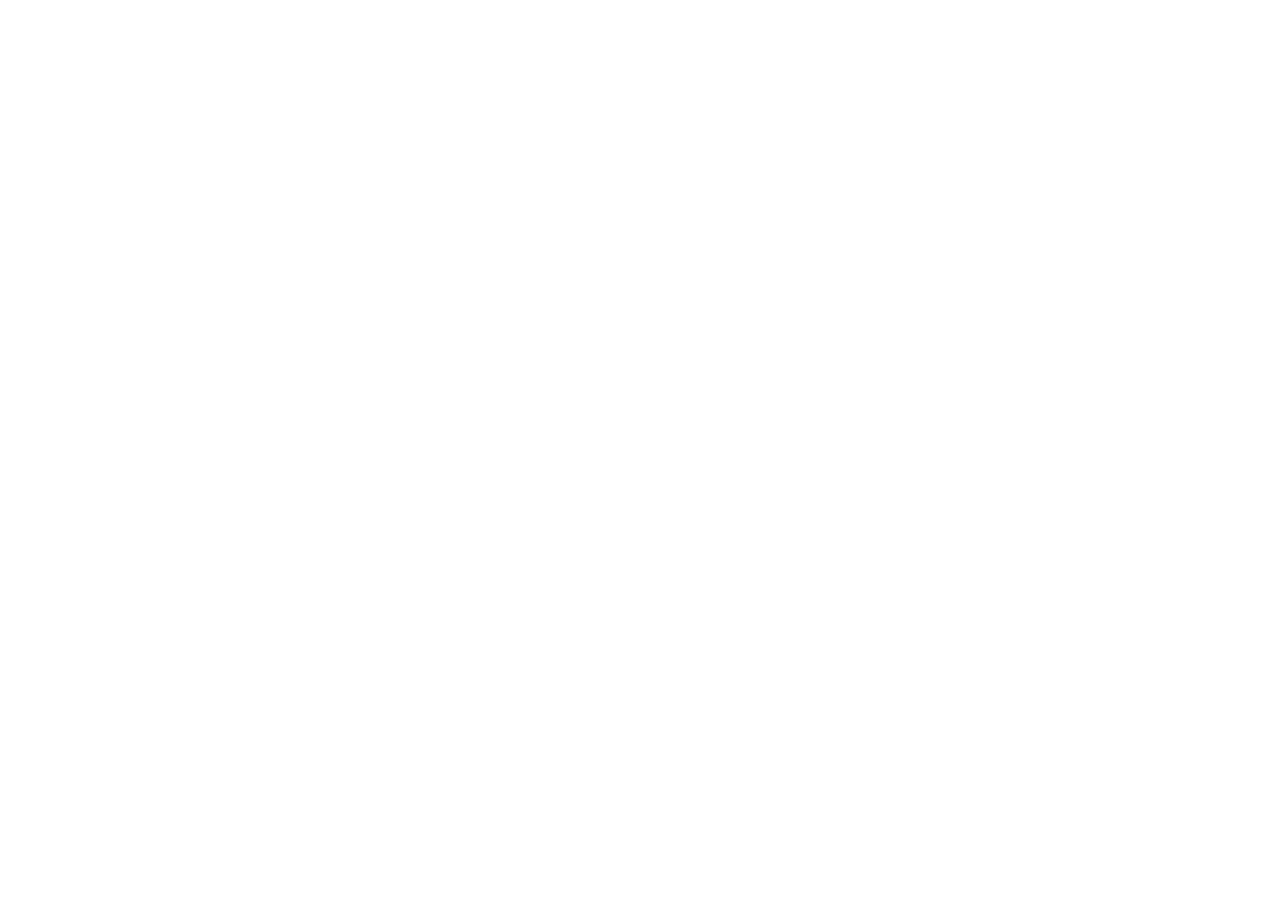
==== src/index.html @ a70cd3c1 "project start" ====
<!DOCTYPE html>
<html lang="en">

<head>
    <meta charset="UTF-8">
    <meta name="viewport" content="width=device-width, initial-scale=1.0">
    <title>Document</title>
    <link rel="stylesheet" href="style.css">
</head>

<body>

    <header>

    </header>

    <main>

    </main>

    <footer>

    </footer>

</body>

</html>
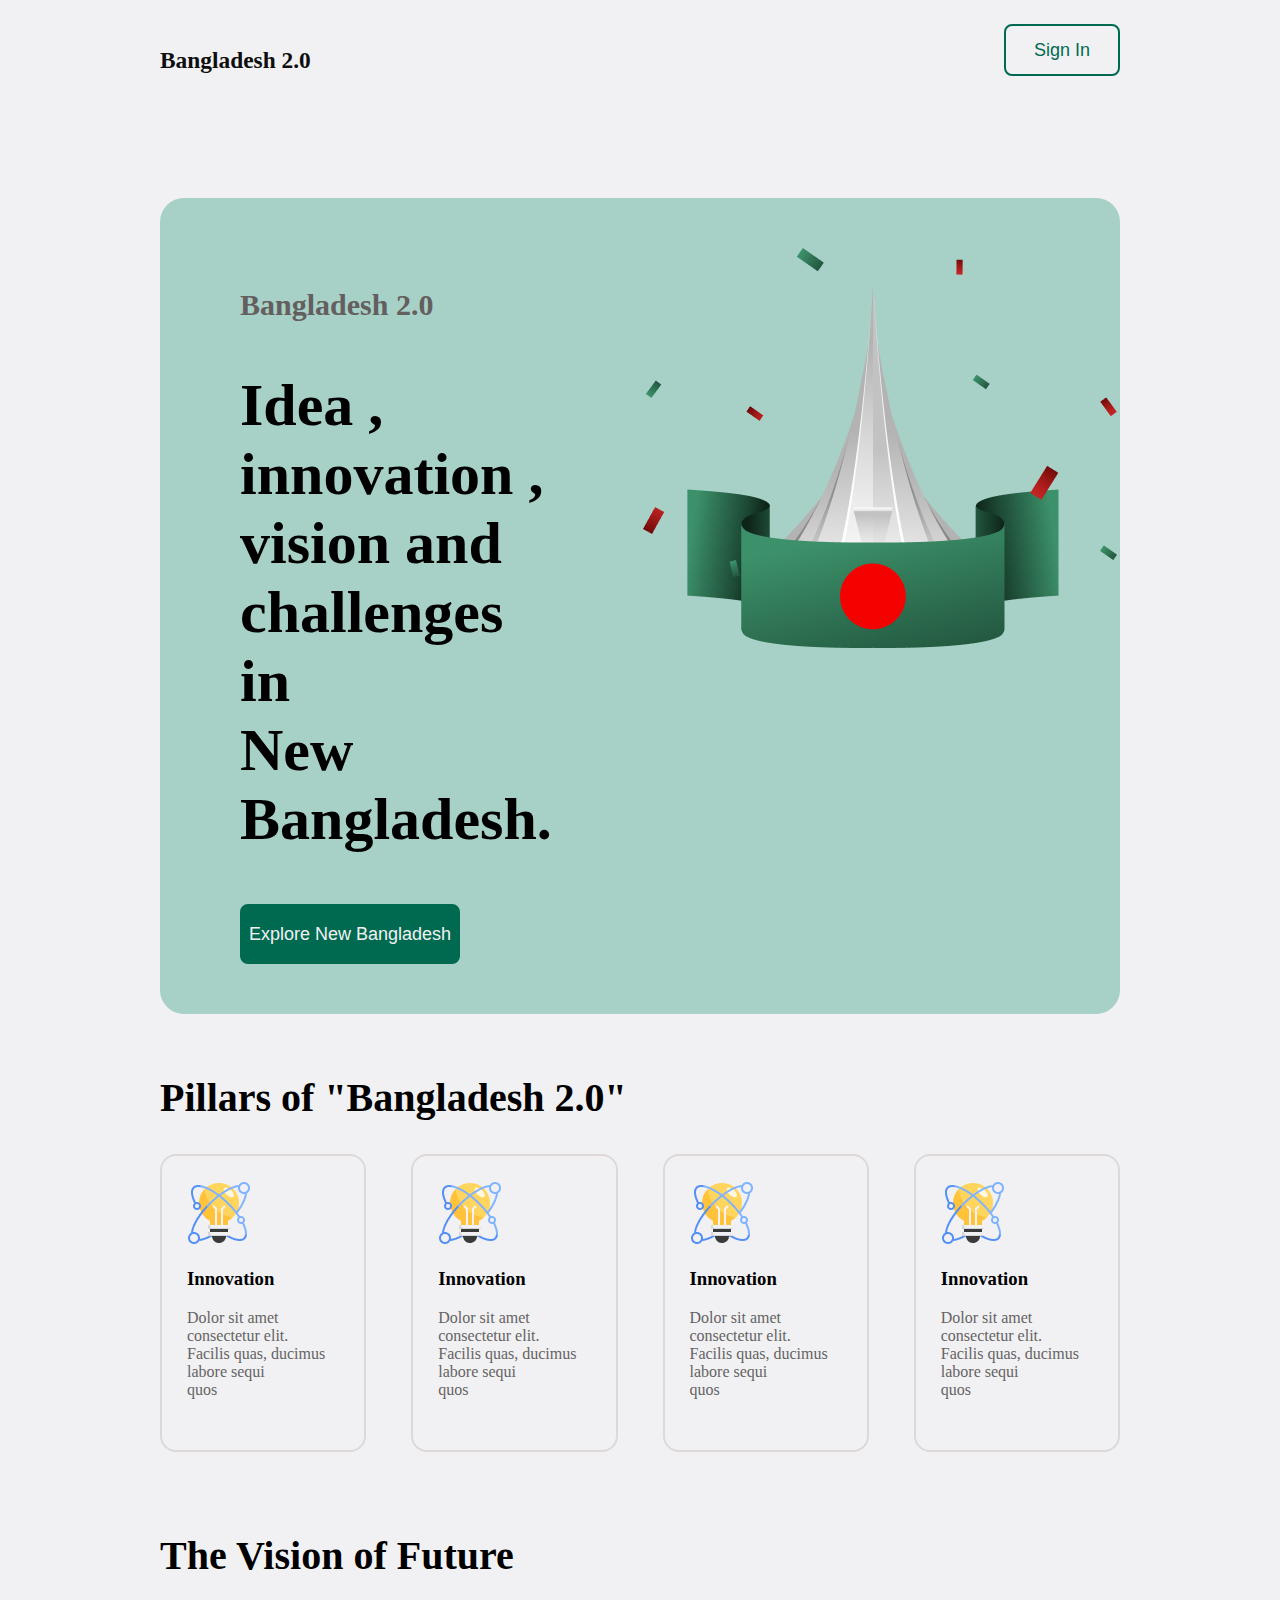
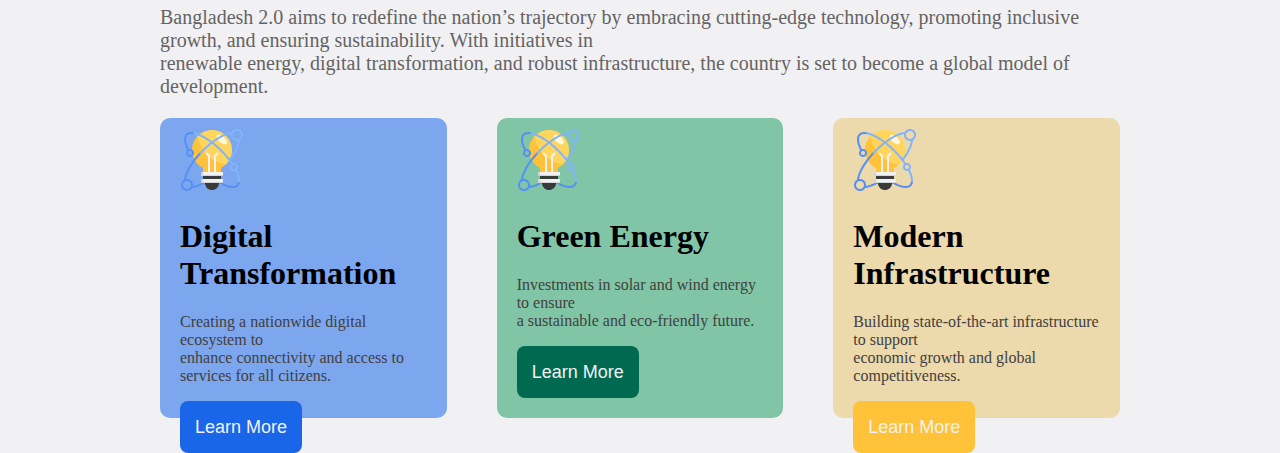
==== commit ee17ec85: "2nd time" ====
--- a/src/index.html
+++ b/src/index.html
@@ -12,9 +12,139 @@
 
     <header>
 
+        <!-- nav section -->
+
+        <nav class="nav">
+
+            <div class="bangla">
+                <h3>Bangladesh 2.0</h3>
+            </div>
+            <button>Sign In</button>
+        </nav>
+
+        <!-- banner section -->
+
+        <div class="hero-section">
+            <div>
+
+                <h4 class="text-1">Bangladesh 2.0</h4>
+                <h2 class="text-2">Idea , innovation ,<br>
+                    vision and challenges in <br> New Bangladesh.</h2>
+
+                <button class="btn-primary">Explore New Bangladesh</button>
+
+            </div>
+
+            <div>
+
+                <img src="/assets/hero.png" alt="">
+
+            </div>
+        </div>
+
+
     </header>
 
     <main>
+
+        <!-- pillars section  -->
+
+        <section class="pillers">
+            <h2 class="piller-text-1">Pillars of "Bangladesh 2.0"</h2>
+
+            <div class="pillars-parents">
+
+                <div class="pillars-child-1">
+                    <img src="/assets/card-icon.png" alt="">
+                    <h3 class="pilrs-txt-2">Innovation</h3>
+                    <p class="pilrs-txt-3">Dolor sit amet consectetur elit. <br>
+                        Facilis quas, ducimus labore sequi <br>
+                        quos </p>
+                </div>
+
+
+                <div class="pillars-child-1">
+                    <img src="/assets/card-icon.png" alt="">
+                    <h3 class="pilrs-txt-2">Innovation</h3>
+                    <p class="pilrs-txt-3">Dolor sit amet consectetur elit. <br>
+                        Facilis quas, ducimus labore sequi <br>
+                        quos </p>
+                </div>
+
+
+
+                <div class="pillars-child-1">
+                    <img src="/assets/card-icon.png" alt="">
+                    <h3 class="pilrs-txt-2">Innovation</h3>
+                    <p class="pilrs-txt-3">Dolor sit amet consectetur elit. <br>
+                        Facilis quas, ducimus labore sequi <br>
+                        quos </p>
+                </div>
+
+
+                <div class="pillars-child-1">
+                    <img src="/assets/card-icon.png" alt="">
+                    <h3 class="pilrs-txt-2">Innovation</h3>
+                    <p class="pilrs-txt-3">Dolor sit amet consectetur elit. <br>
+                        Facilis quas, ducimus labore sequi <br>
+                        quos </p>
+                </div>
+
+
+            </div>
+
+
+        </section>
+
+
+        <!-- vishion of feuter -->
+
+        <section class="vishion">
+
+            <h1 class="vishon-text-1">The Vision of Future</h1>
+            <p class="vishion-para">Bangladesh 2.0 aims to redefine the nation’s trajectory by embracing cutting-edge
+                technology,
+                promoting inclusive growth, and ensuring sustainability. With initiatives in <br>
+                renewable energy, digital transformation, and robust infrastructure, the country is set to become a
+                global model of development.
+            </p>
+
+            <div class="vishion-parents">
+                <div class="vishion-child">
+                    <img src="/assets/card-icon.png" alt="">
+                    <h1 class="vishion-text-2">Digital Transformation</h1>
+                    <p class="vishion-text-3">Creating a nationwide digital ecosystem to <br>
+                        enhance connectivity and access to services for all citizens.</p>
+
+                    <button class="btn-primary-2">Learn More</button>
+                </div>
+
+
+                <div class="vishion-child-2">
+                    <img src="/assets/card-icon.png" alt="">
+                    <h1 class="vishion-text-2">Green Energy</h1>
+                    <p class="vishion-text-3">Investments in solar and wind energy to ensure <br>
+                        a sustainable and eco-friendly future.</p>
+
+                    <button class="btn-primary-3">Learn More</button>
+                </div>
+
+
+                <div class="vishion-child-3">
+                    <img src="/assets/card-icon.png" alt="">
+                    <h1 class="vishion-text-2">Modern Infrastructure</h1>
+                    <p class="vishion-text-3">Building state-of-the-art infrastructure to support <br>
+                        economic growth and global competitiveness.</p>
+
+                    <button class="btn-primary-4">Learn More</button>
+                </div>
+
+
+            </div>
+
+        </section>
+
+
 
     </main>
 
--- a/src/style.css
+++ b/src/style.css
@@ -0,0 +1,180 @@
+body {
+    margin: 24px 160px;
+    background-color: #F1F1F3;
+}
+
+.nav {
+    display: flex;
+    justify-content: space-between;
+}
+
+button {
+    width: 116px;
+    height: 52px;
+    color: #006A50;
+    text-align: center;
+    background-color: #F1F1F3;
+    border: 2px solid #006A50;
+    border-radius: 8px;
+    font-size: 18px;
+}
+
+.bangla {
+    font: bold;
+    width: 222px;
+    height: 38;
+    color: #0E0E0E;
+    font-size: 20px;
+}
+
+/* hero-section */
+
+.hero-section {
+    display: flex;
+    justify-content: space-between;
+    gap: 90px;
+    margin-top: 100px;
+    background-color: #a7d0c7;
+    border-radius: 24px;
+    padding: 50px 80px;
+}
+
+.text-1 {
+    color: #635f5f;
+    font: bold;
+    font-size: 30px;
+
+}
+
+.text-2 {
+    font: bold;
+    font-size: 60px;
+}
+
+.btn-primary {
+    width: 220px;
+    height: 60px;
+    background-color: #006A50;
+    color: #F1F1F3;
+}
+
+
+/* pillars section */
+
+.pillers {
+    margin-top: 60px;
+}
+
+.pillars-parents {
+    display: flex;
+    gap: 45px;
+}
+
+.piller-text-1 {
+    font: bold;
+    font-size: 40px;
+}
+
+.pillars-child-1 {
+    width: 370px;
+    height: 244px;
+    padding: 25px 25px;
+    border: 2px solid rgb(222, 216, 216);
+    border-radius: 16px;
+    background-color: #F1F1F3;
+    color: black;
+}
+
+.pilrs-txt-3 {
+    color: #656363;
+}
+
+
+/* vishion section */
+
+.vishion {
+    margin-top: 80px;
+}
+
+.vishon-text-1 {
+    font-size: 40px;
+    font: bold;
+}
+
+.vishion-para {
+    font-size: 20px;
+    font: bold;
+    color: #656363;
+}
+
+.vishion-parents {
+    display: flex;
+    gap: 50px;
+}
+
+
+
+
+.vishion-child {
+    background-color: #7ca6ed;
+    border-radius: 10px;
+    padding: 10px 20px;
+    height: 280px;
+    width: 535px;
+
+}
+
+.vishion-text-2 {
+    font: bold;
+
+}
+
+.vishion-text-3 {
+    color: #424040;
+}
+
+.btn-primary-2 {
+    width: 122px;
+    min-height: 41px;
+    background-color: #1a66e8;
+    color: #F1F1F3;
+    border: none;
+    border-radius: 8px;
+}
+
+.vishion-child-2 {
+    background-color: #80c5a6;
+    border-radius: 10px;
+    padding: 10px 20px;
+    height: 280px;
+    width: 535px;
+}
+
+.btn-primary-3 {
+    width: 122px;
+    min-height: 41px;
+    background-color: #1a66e8;
+    color: #F1F1F3;
+    border: none;
+    border-radius: 8px;
+    background-color: #006A50;
+}
+
+.vishion-child-3 {
+    background-color: #ecd9ac;
+    border-radius: 10px;
+    padding: 10px 20px;
+    height: 280px;
+    width: 535px;
+}
+
+.btn-primary-4 {
+    width: 122px;
+    min-height: 41px;
+    background-color: #1a66e8;
+    color: #F1F1F3;
+    border: none;
+    border-radius: 8px;
+    background-color: #FFC239;
+
+}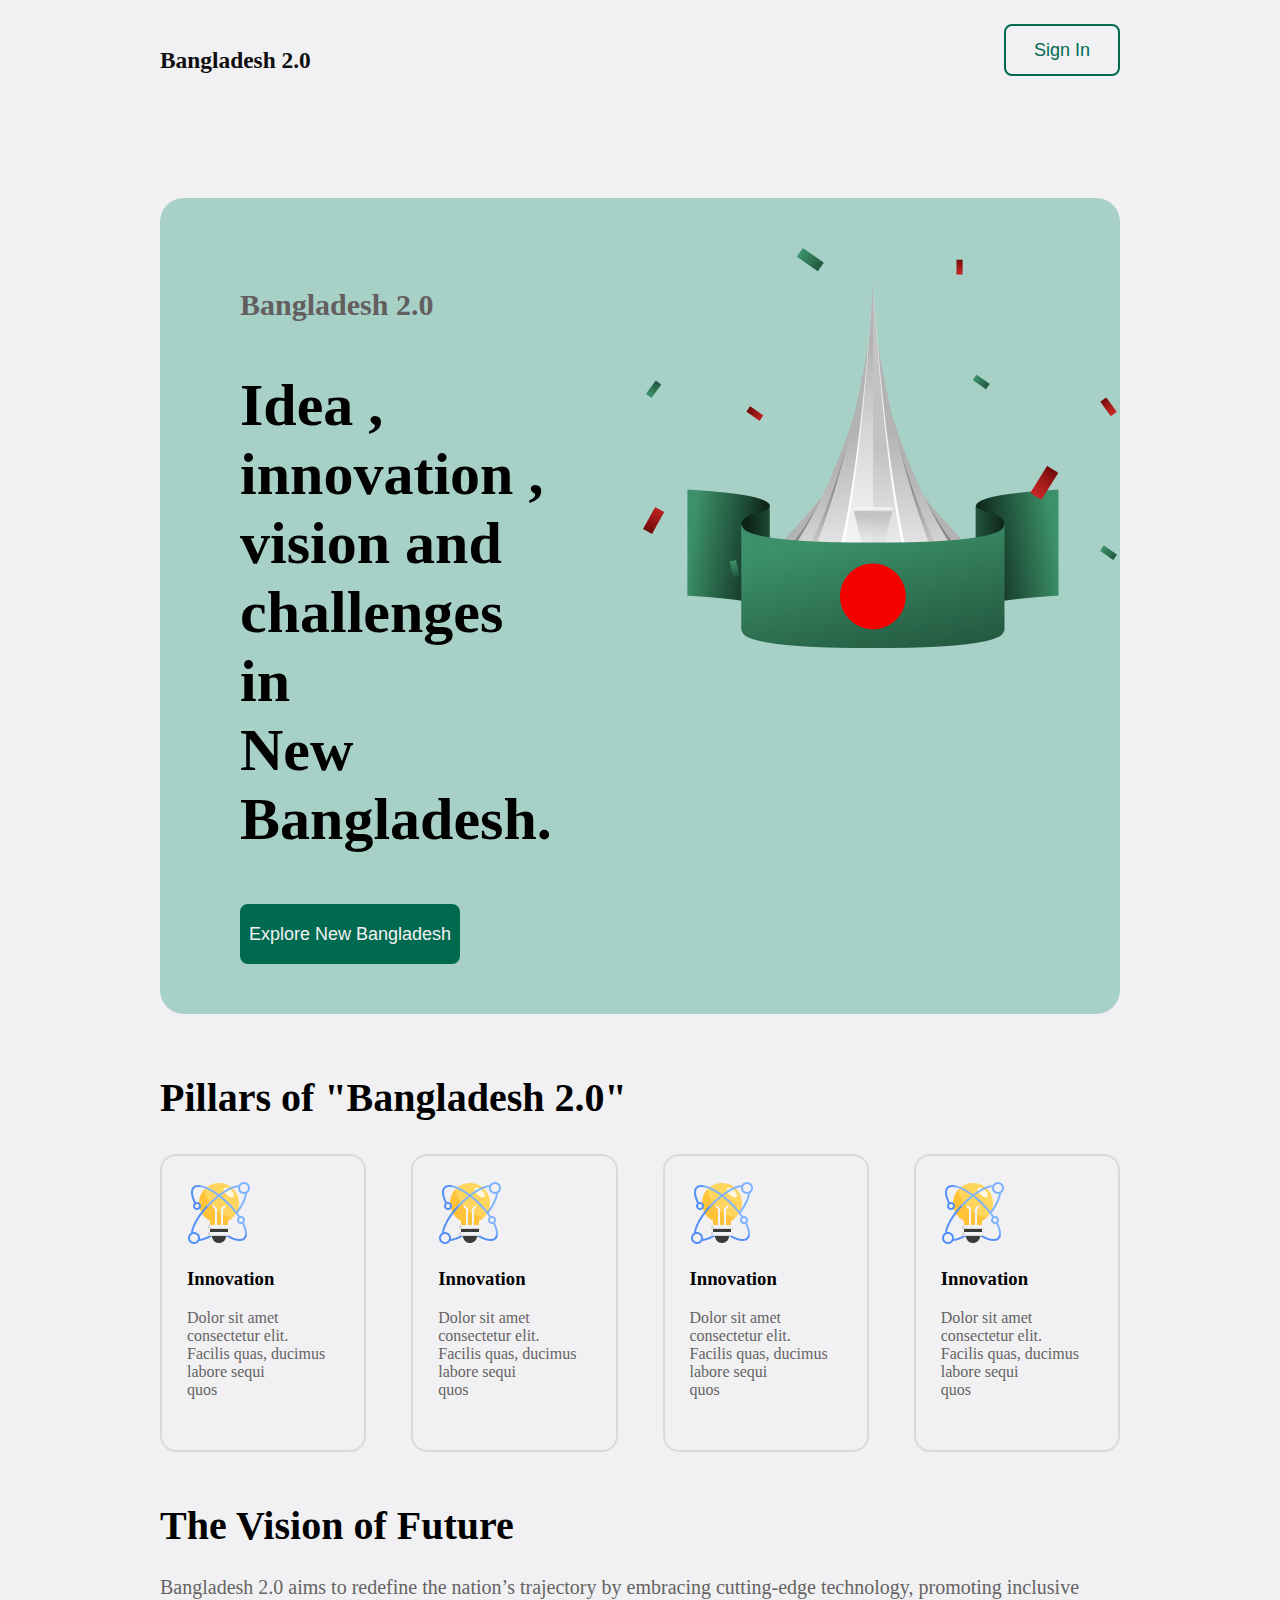
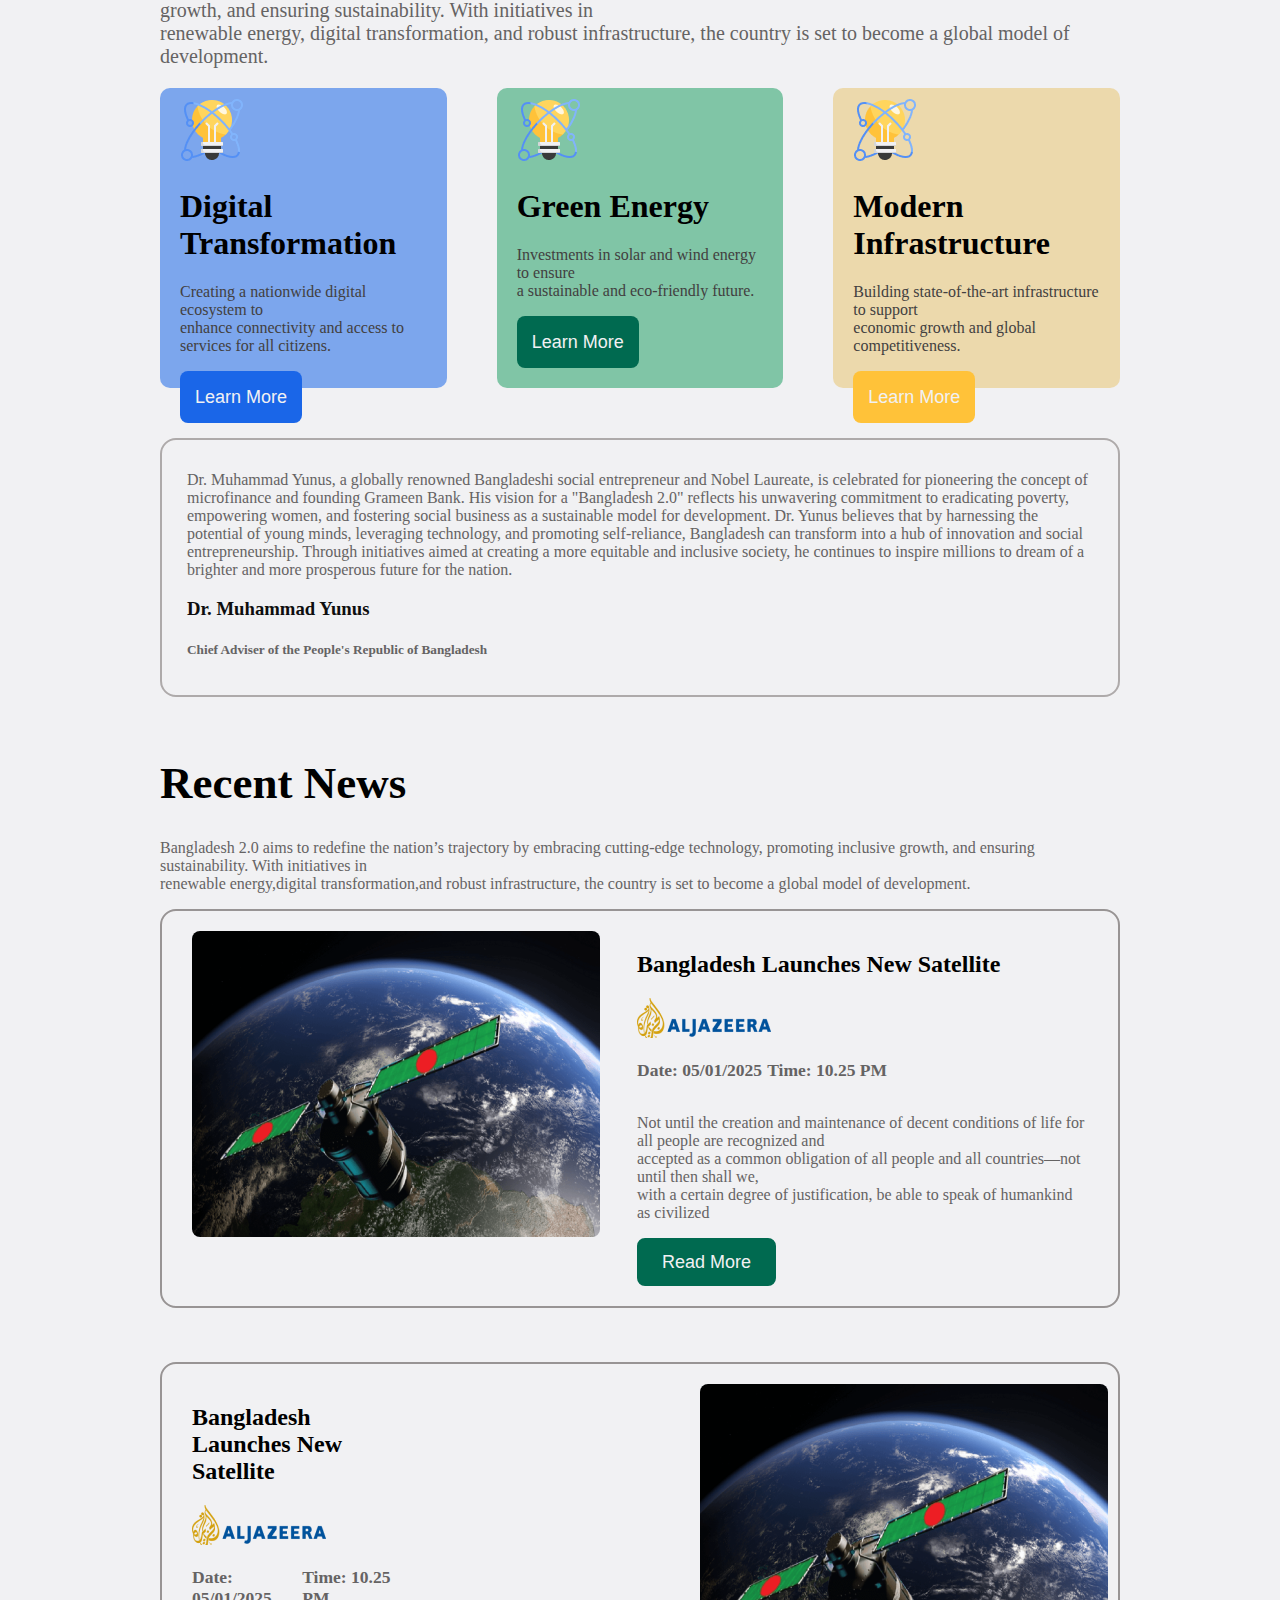
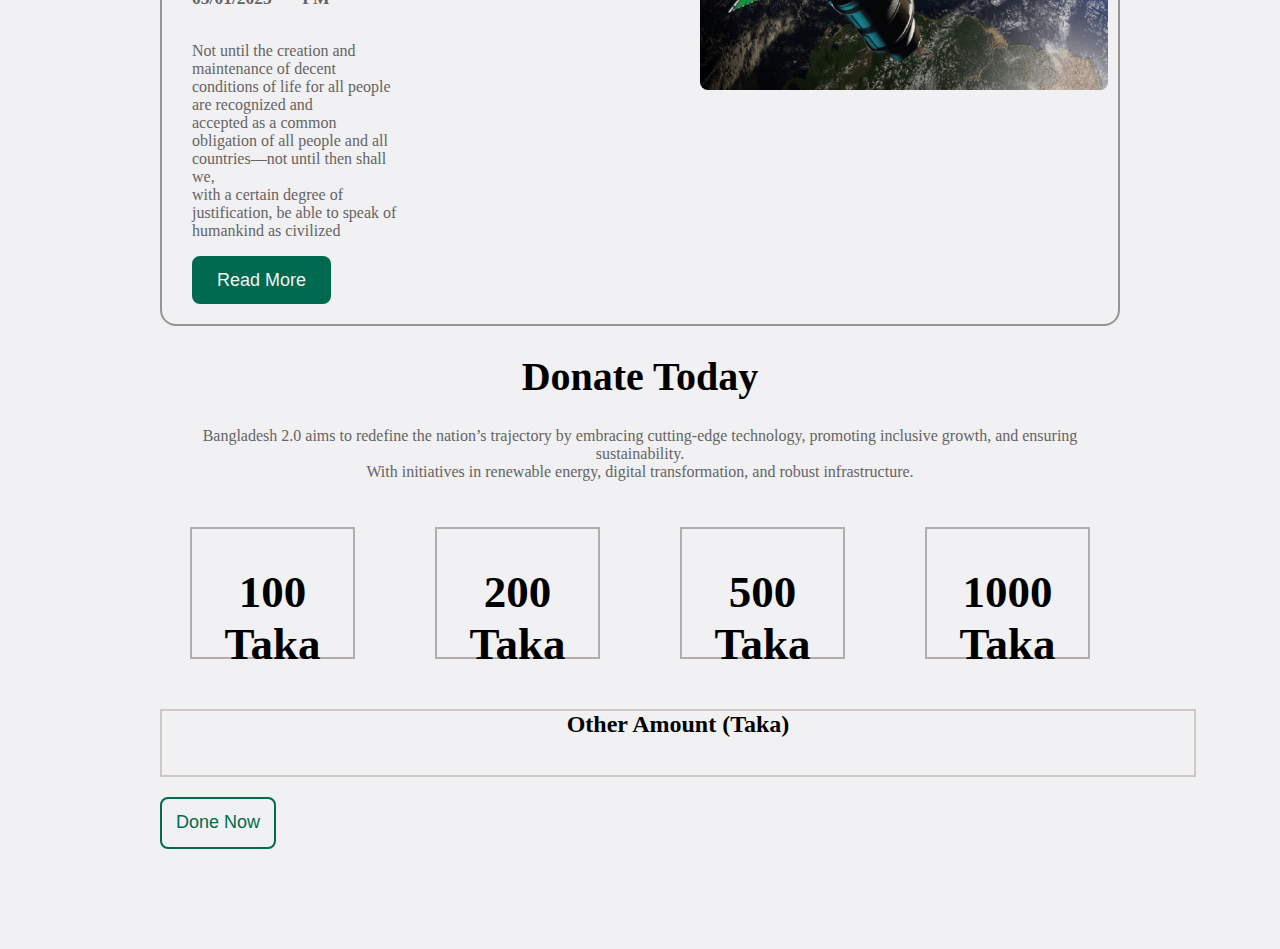
==== commit 6193988d: "still working" ====
--- a/src/index.html
+++ b/src/index.html
@@ -144,7 +144,131 @@
 
         </section>
 
-
+        <!-- bangladesh 2.0 dr.yunus -->
+
+        <section>
+
+            <div class="bng-2">
+                <p class="bng-txt-3">Dr. Muhammad Yunus, a globally renowned Bangladeshi social entrepreneur and Nobel
+                    Laureate, is
+                    celebrated for pioneering the concept of microfinance and founding Grameen Bank. His vision for a
+                    "Bangladesh 2.0" reflects his unwavering commitment to eradicating poverty, empowering women, and
+                    fostering social business as a sustainable model for development. Dr. Yunus believes that by
+                    harnessing the potential of young minds, leveraging technology, and promoting self-reliance,
+                    Bangladesh can transform into a hub of innovation and social entrepreneurship. Through initiatives
+                    aimed at creating a more equitable and inclusive society, he continues to inspire millions to dream
+                    of a brighter and more prosperous future for the nation.</p>
+                <h3>Dr. Muhammad Yunus</h3>
+                <h5 class="bng-txt-2">Chief Adviser of the People's Republic of Bangladesh</h5>
+            </div>
+
+        </section>
+
+        <!-- qus/ans section -->
+
+        <!-- <section class="qus-ans">
+            <!-- <h1 class="qus-text">Your Opinion Matters</h1> -->
+
+        <!-- <div>
+
+            </div>
+        </section> -->
+
+
+        <!-- recent news section -->
+
+        <section class="recent-sec">
+            <h1 class="recent-text-1">Recent News</h1>
+            <p class="recent-text-2">Bangladesh 2.0 aims to redefine the nation’s trajectory by embracing cutting-edge
+                technology,
+                promoting inclusive growth, and ensuring sustainability. With initiatives in <br>
+                renewable energy,digital transformation,and robust infrastructure, the country is set to become a global
+                model of
+                development.</p>
+
+            <div class="recent-news-parent">
+                <div>
+                    <img class="img" src="/assets/satelite.png" alt="">
+                </div>
+                <div>
+                    <h2>Bangladesh Launches New Satellite</h2>
+                    <img src="/assets/al-jazeera.png" alt="">
+                    <div class="text-flex">
+                        <h3>Date: 05/01/2025</h3>
+                        <h3>Time: 10.25 PM</h3>
+                    </div>
+
+                    <p class="recent-text-3">Not until the creation and maintenance of decent conditions of life for all
+                        people are recognized
+                        and <br>accepted as a common obligation of all people and all countries—not until then shall we,
+                        <br>
+                        with a certain degree of justification, be able to speak of humankind as civilized
+                    </p>
+
+                    <button class="btn-primary-5">Read More</button>
+                </div>
+
+            </div>
+
+
+
+            <br><br><br>
+
+
+            <div class="recent-news-parent-2">
+
+                <div>
+                    <h2>Bangladesh Launches New Satellite</h2>
+                    <img src="/assets/al-jazeera.png" alt="">
+                    <div class="text-flex">
+                        <h3>Date: 05/01/2025</h3>
+                        <h3>Time: 10.25 PM</h3>
+                    </div>
+
+                    <p class="recent-text-3">Not until the creation and maintenance of decent conditions of life for all
+                        people are recognized
+                        and <br>accepted as a common obligation of all people and all countries—not until then shall we,
+                        <br>
+                        with a certain degree of justification, be able to speak of humankind as civilized
+                    </p>
+
+                    <button class="btn-primary-5">Read More</button>
+                </div>
+
+
+                <div>
+                    <img class="img-2" src="/assets/satelite.png" alt="">
+                </div>
+
+            </div>
+        </section>
+
+
+        <!-- Donate Today section -->
+
+        <section class="Donate-Today">
+            <h1 class="Donate-txt">Donate Today</h1>
+            <p class="Donate-txt-2">Bangladesh 2.0 aims to redefine the nation’s trajectory by embracing cutting-edge
+                technology, promoting inclusive growth, and ensuring sustainability. <br>
+                With initiatives in renewable energy, digital transformation, and robust infrastructure.</p>
+
+            <div class="Donate-parent">
+                <div class="Donate-child-1">
+                    <h2>100 Taka</h2>
+                </div>
+                <div class="Donate-child-2">
+                    <h2> 200 Taka</h2>
+                </div>
+                <div class="Donate-child-3">
+                    <h2>500 Taka</h2>
+                </div>
+                <div class="Donate-child-4">
+                    <h2>1000 Taka</h2>
+                </div>
+            </div>
+            <h2 class="Donate-txt-3">Other Amount (Taka)</h2>
+            <button class="btn-primary-6">Done Now</button>
+        </section>
 
     </main>
 
--- a/src/style.css
+++ b/src/style.css
@@ -93,7 +93,7 @@
 /* vishion section */
 
 .vishion {
-    margin-top: 80px;
+    margin-top: 50px;
 }
 
 .vishon-text-1 {
@@ -177,4 +177,184 @@
     border-radius: 8px;
     background-color: #FFC239;
 
+}
+
+/* bangladesh 2.0 dr.yunus */
+
+.bng-2 {
+    border: 2px solid rgb(174, 170, 170);
+    border-radius: 16px;
+    background-color: #F1F1F3;
+    color: #0E0E0E;
+    margin-top: 50px;
+    padding: 15px 25px;
+}
+
+.bng-txt-3 {
+    color: #656363;
+}
+
+.bng-txt-2 {
+    color: #656363;
+}
+
+/* qus/ans */
+
+/* .qus-ans {
+
+    margin-top: 80px;
+}
+
+.qus-text {
+    font: bold;
+    font-size: 25px;
+} */
+
+
+
+/* recent-news section */
+
+.recent-sec {
+    margin-top: 60px;
+}
+
+.recent-text-1 {
+    font: bold;
+    font-size: 45px;
+
+}
+
+.recent-text-2 {
+    color: #656363;
+}
+
+.recent-news-parent {
+    background-color: #F1F1F3;
+    border-radius: 16px;
+    border: 2px solid rgb(152, 148, 148);
+    display: flex;
+    /* justify-content: space-around; */
+    gap: 37px;
+    padding: 20px 30px;
+}
+
+.img {
+    border-radius: 8px;
+}
+
+.text-flex {
+    display: flex;
+    gap: 5px;
+    font-size: 15px;
+    color: #656363;
+}
+
+.recent-text-3 {
+    color: #656363;
+}
+
+.btn-primary-5 {
+    width: 139px;
+    height: 48px;
+    border-radius: 8px;
+    background-color: #006A50;
+    color: #F1F1F3;
+}
+
+
+/* recent news-2 */
+
+.recent-news-parent-2 {
+    background-color: #F1F1F3;
+    border-radius: 16px;
+    border: 2px solid rgb(152, 148, 148);
+    display: flex;
+    /* justify-content: space-around; */
+    gap: 297px;
+    padding-top: 20px;
+    padding-left: 30px;
+    padding-right: 10px;
+    padding-bottom: 20px;
+
+}
+
+.img-2 {
+    border-radius: 8px;
+}
+
+
+/* Donate Today section */
+
+.Donate-Today {
+    margin-bottom: 100px;
+}
+
+.Donate-txt {
+    font: bold;
+    font-size: 40px;
+    text-align: center;
+}
+
+.Donate-txt-2 {
+    color: #656363;
+    text-align: center;
+}
+
+.Donate-parent {
+    display: flex;
+    gap: 20px;
+
+}
+
+.Donate-child-1 {
+    font-size: 30px;
+    background-color: #F1F1F3;
+    border: 2px solid rgb(178, 172, 172);
+    width: 240px;
+    height: 128px;
+    text-align: center;
+    margin: 30px 30px;
+
+}
+
+.Donate-child-2 {
+    font-size: 30px;
+    background-color: #F1F1F3;
+    border: 2px solid rgb(178, 172, 172);
+    width: 240px;
+    height: 128px;
+    text-align: center;
+    margin: 30px 30px;
+
+}
+
+.Donate-child-3 {
+    font-size: 30px;
+    background-color: #F1F1F3;
+    border: 2px solid rgb(178, 172, 172);
+    width: 240px;
+    height: 128px;
+    text-align: center;
+    margin: 30px 30px;
+
+}
+
+.Donate-child-4 {
+    font-size: 30px;
+    background-color: #F1F1F3;
+    border: 2px solid rgb(178, 172, 172);
+    width: 240px;
+    height: 128px;
+    text-align: center;
+    margin: 30px 30px;
+
+}
+
+.Donate-txt-3 {
+    width: 1032px;
+    height: 64px;
+    background-color: #F1F1F3;
+    border: 2px solid rgb(207, 198, 198);
+    text-align: center;
+
 }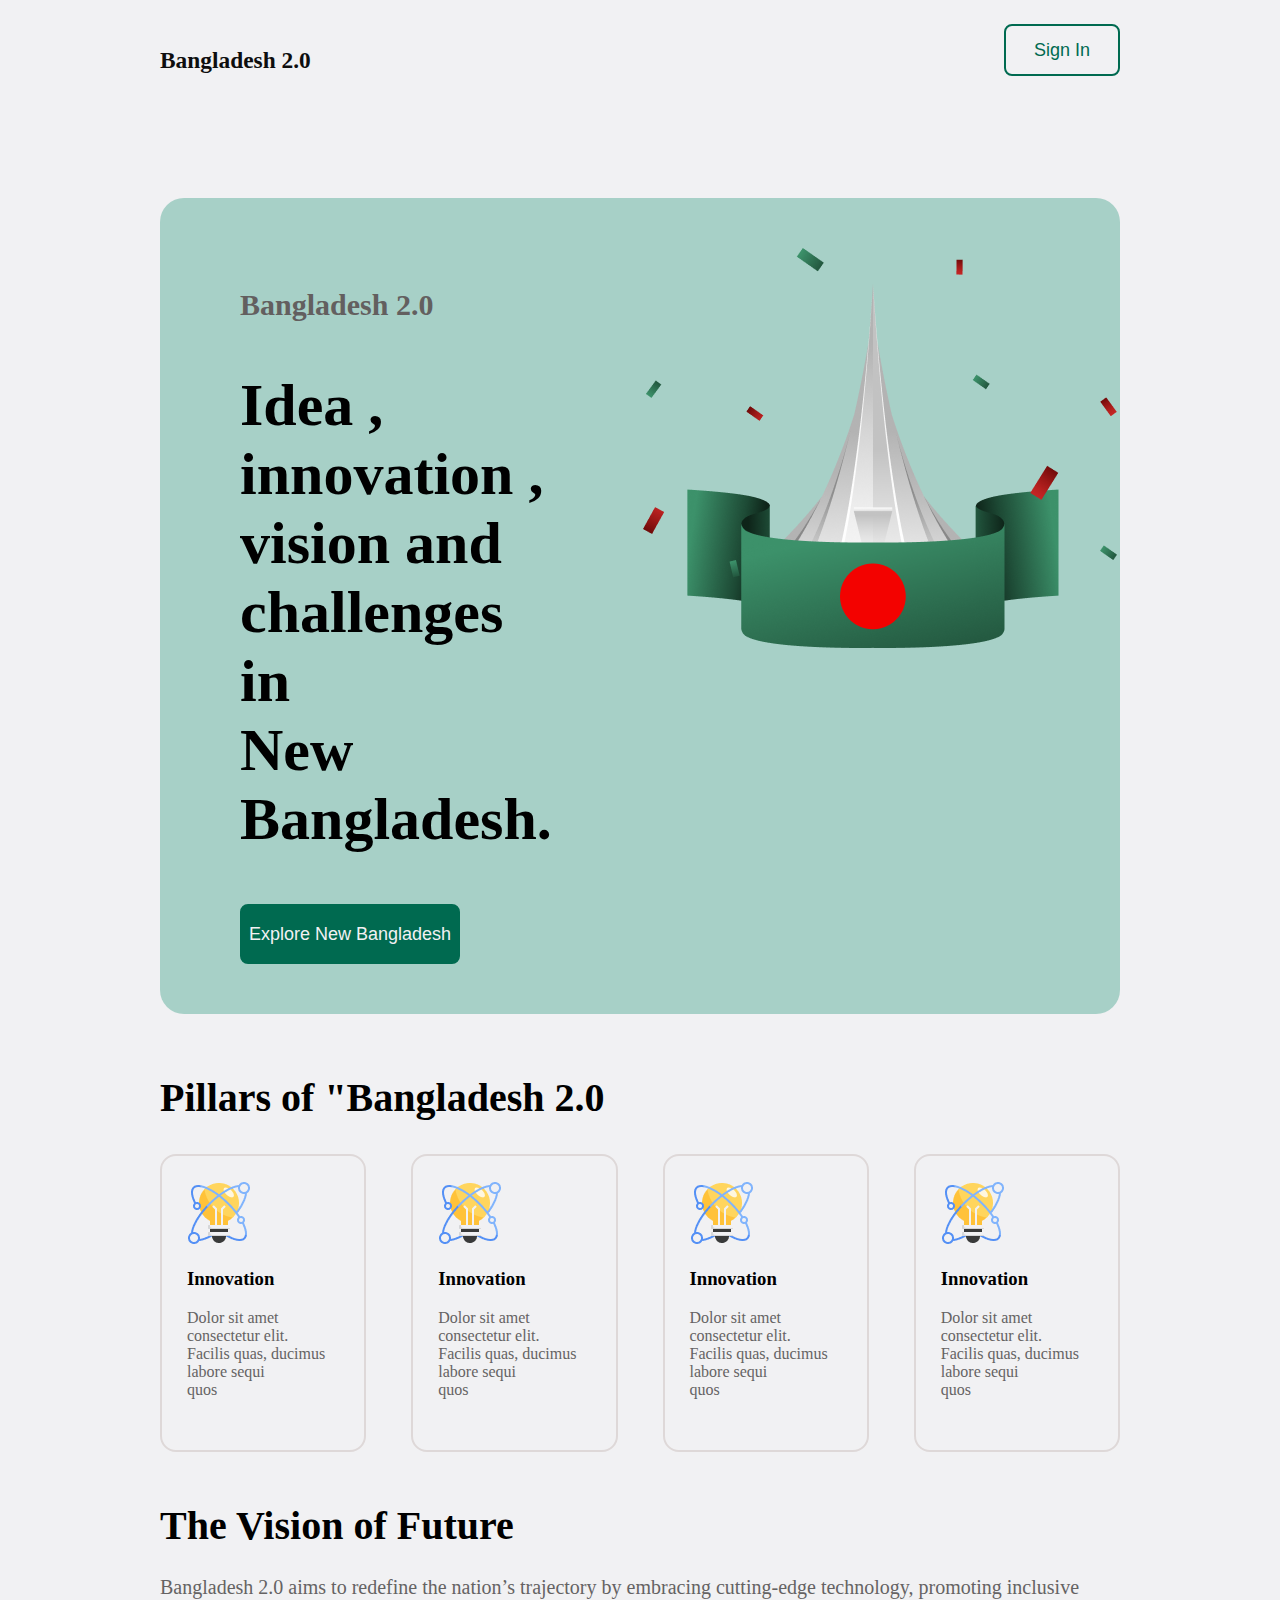
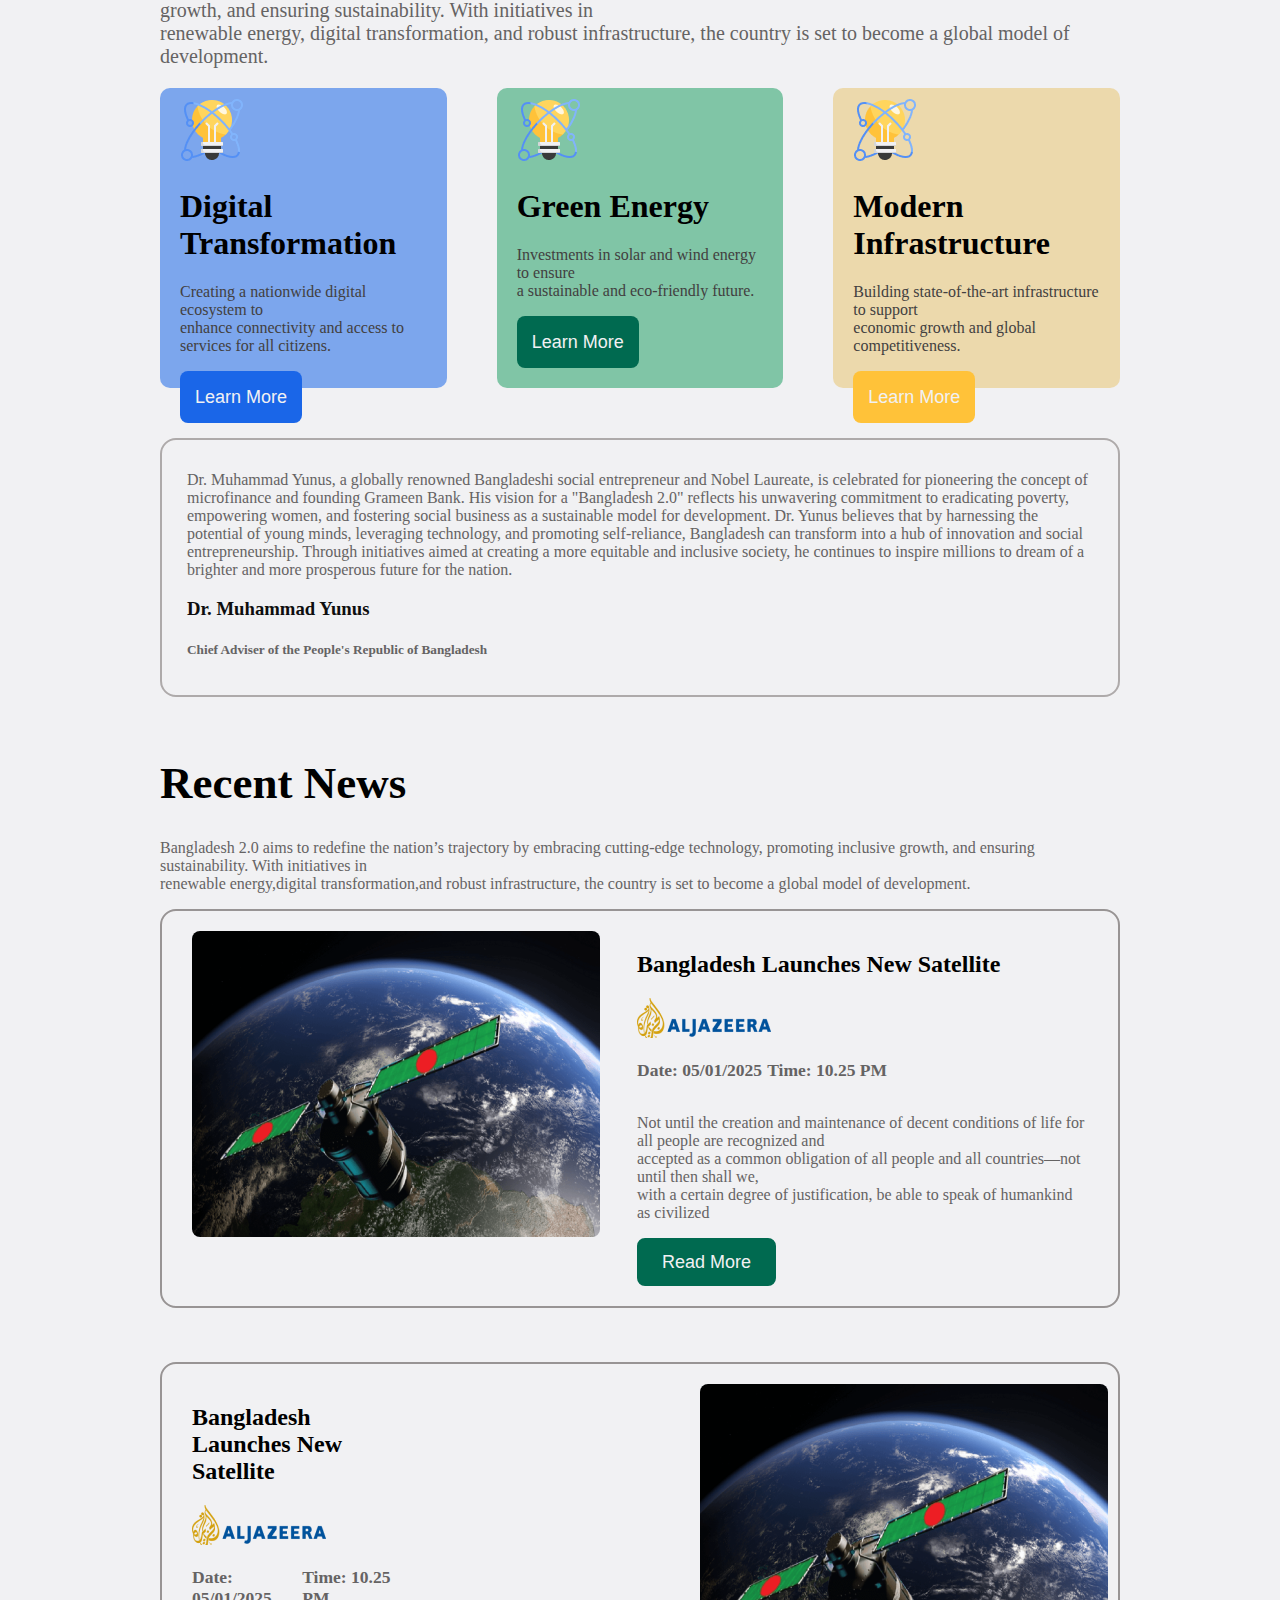
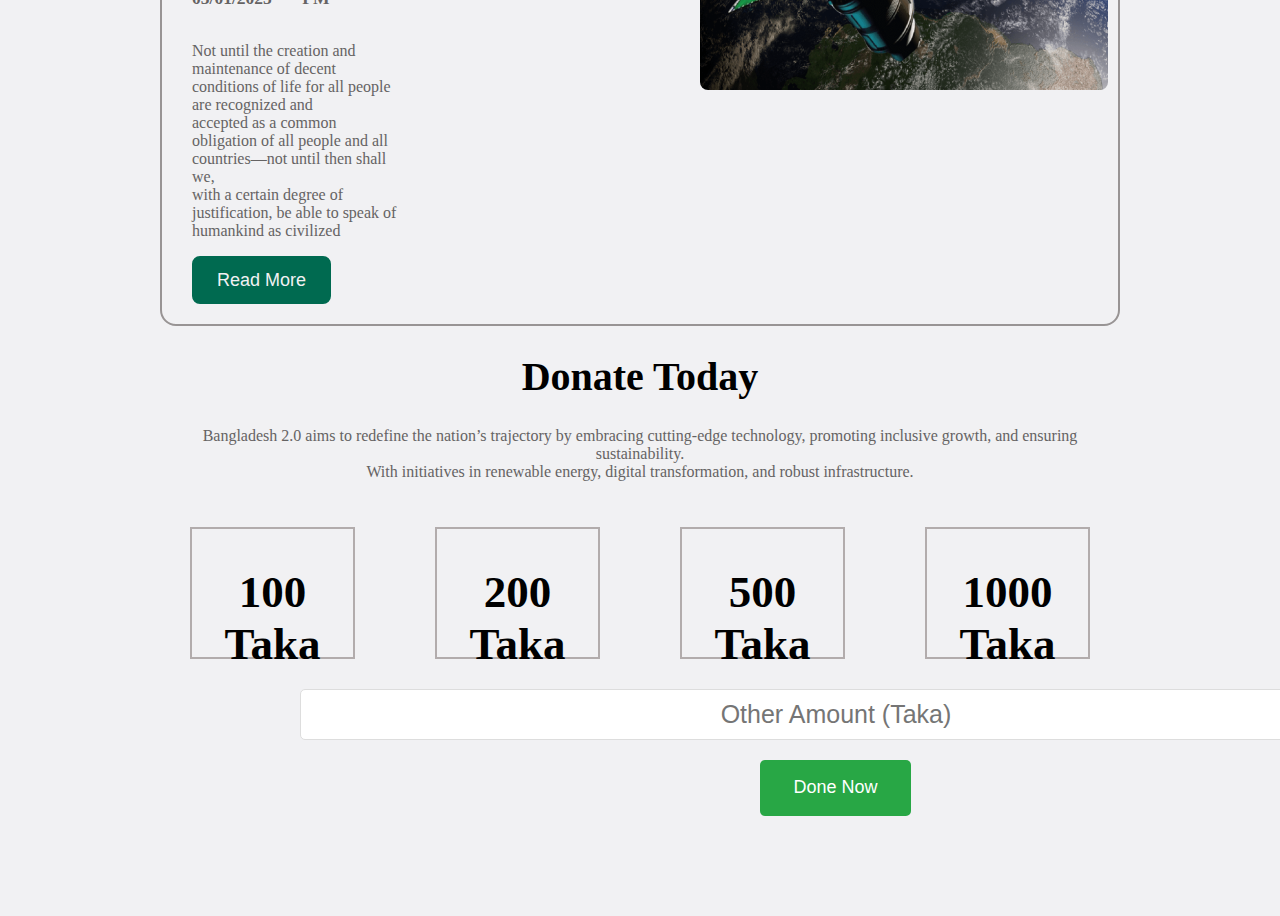
==== commit 59225aca: "changed" ====
--- a/src/index.html
+++ b/src/index.html
@@ -50,7 +50,7 @@
         <!-- pillars section  -->
 
         <section class="pillers">
-            <h2 class="piller-text-1">Pillars of "Bangladesh 2.0"</h2>
+            <h2 class="piller-text-1">Pillars of "Bangladesh 2.0 </h2>
 
             <div class="pillars-parents">
 
@@ -266,7 +266,11 @@
                     <h2>1000 Taka</h2>
                 </div>
             </div>
-            <h2 class="Donate-txt-3">Other Amount (Taka)</h2>
+
+            <div class="input-txt">
+                <input type="text" placeholder="Other Amount (Taka)">
+            </div>
+
             <button class="btn-primary-6">Done Now</button>
         </section>
 
--- a/src/style.css
+++ b/src/style.css
@@ -17,6 +17,13 @@
     border: 2px solid #006A50;
     border-radius: 8px;
     font-size: 18px;
+    transition: background-color 0.2s ease, transform 0.2s ease;
+
+}
+
+button:hover {
+    background-color: #bfe4c8;
+    transform: scale(1.5);
 }
 
 .bangla {
@@ -56,8 +63,14 @@
     height: 60px;
     background-color: #006A50;
     color: #F1F1F3;
-}
-
+    transition: background-color 0.2s ease, transform 0.2s ease;
+
+}
+
+.btn-primary:hover {
+    background-color: #218838;
+    transform: scale(0.5);
+}
 
 /* pillars section */
 
@@ -83,6 +96,13 @@
     border-radius: 16px;
     background-color: #F1F1F3;
     color: black;
+    transition: background-color 0.3s ease, transform 0.3s ease;
+
+}
+
+.pillars-child-1:hover {
+    background-color: #d4edda;
+    transform: scale(0.5);
 }
 
 .pilrs-txt-3 {
@@ -303,6 +323,8 @@
 .Donate-parent {
     display: flex;
     gap: 20px;
+    justify-content: center;
+    align-items: center;
 
 }
 
@@ -314,6 +336,14 @@
     height: 128px;
     text-align: center;
     margin: 30px 30px;
+    /* cursor: pointer; */
+    transition: background-color 0.3s ease, transform 0.3s ease;
+
+}
+
+.Donate-child-1:hover {
+    background-color: #d4edda;
+    transform: scale(1.05);
 
 }
 
@@ -325,8 +355,19 @@
     height: 128px;
     text-align: center;
     margin: 30px 30px;
-
-}
+    transition: background-color 0.3s ease, transform 0.3s ease;
+
+}
+
+.Donate-child-2:hover {
+    background-color: #d4edda;
+    transform: scale(1.05);
+
+}
+
+/* .Donate-child-2.active {
+    background-color: #6bdc85;
+} */
 
 .Donate-child-3 {
     font-size: 30px;
@@ -336,7 +377,13 @@
     height: 128px;
     text-align: center;
     margin: 30px 30px;
-
+    transition: background-color 0.3s ease, transform 0.3s ease;
+
+}
+
+.Donate-child-3:hover {
+    background-color: #d4edda;
+    transform: scale(1.05);
 }
 
 .Donate-child-4 {
@@ -347,7 +394,13 @@
     height: 128px;
     text-align: center;
     margin: 30px 30px;
-
+    transition: background-color 0.3s ease, transform 0.3s ease;
+
+}
+
+.Donate-child-4:hover {
+    background-color: #d4edda;
+    transform: scale(1.05);
 }
 
 .Donate-txt-3 {
@@ -356,5 +409,42 @@
     background-color: #F1F1F3;
     border: 2px solid rgb(207, 198, 198);
     text-align: center;
-
+    margin-left: 30px;
+    margin-left: 30px;
+
+}
+
+.input-txt {
+    margin-bottom: 20px;
+    margin-left: 140px;
+    /* margin-right: 40px; */
+}
+
+.input-txt input {
+    width: 1050px;
+    padding: 10px;
+    border: 1px solid #ddd;
+    border-radius: 5px;
+    font-size: 25px;
+    text-align: center;
+}
+
+.btn-primary-6 {
+    margin-left: 600px;
+    width: 151px;
+    height: 56px;
+    text-align: center;
+    padding: 12px 25px;
+    font-size: 10pxpx;
+    color: #fff;
+    background-color: #28a745;
+    border: none;
+    border-radius: 5px;
+    cursor: pointer;
+    transition: background-color 0.3s ease, transform 0.3s ease;
+}
+
+.btn-primary-6:hover {
+    background-color: #218838;
+    transform: scale(1.05);
 }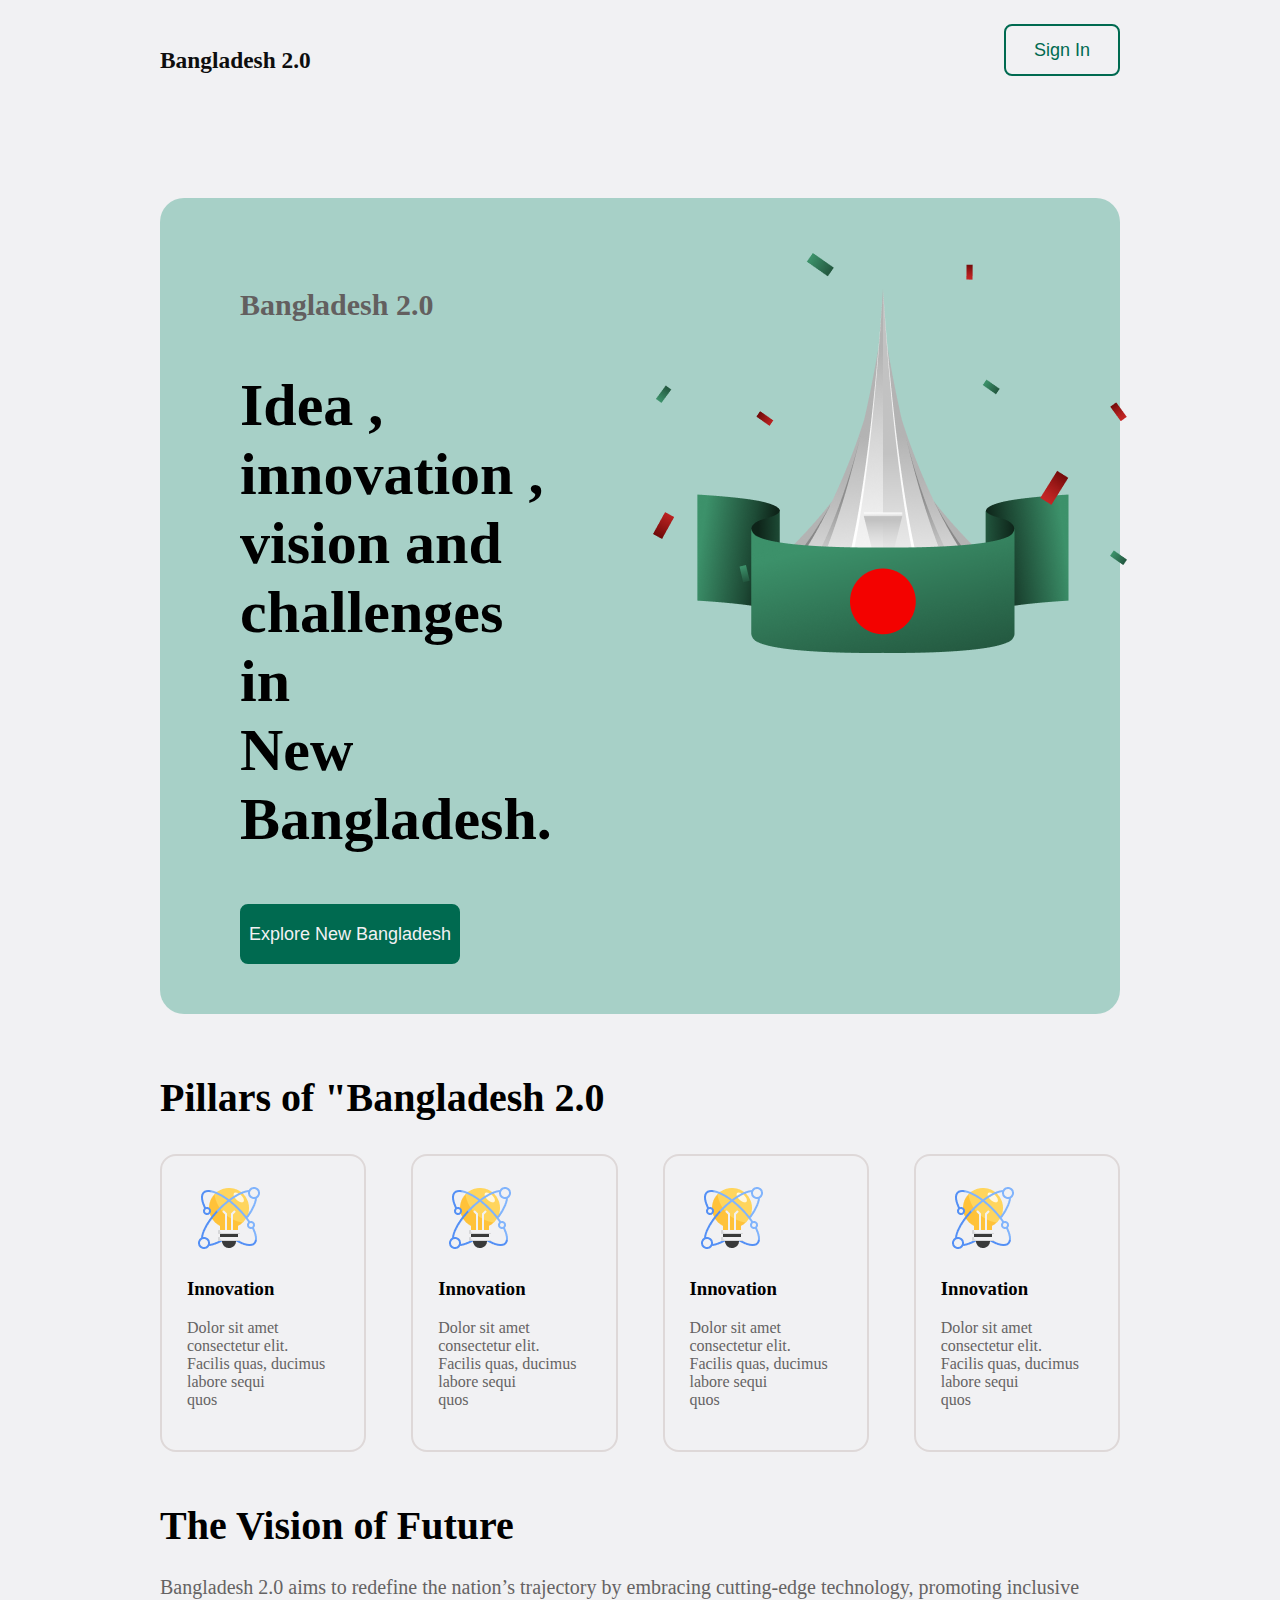
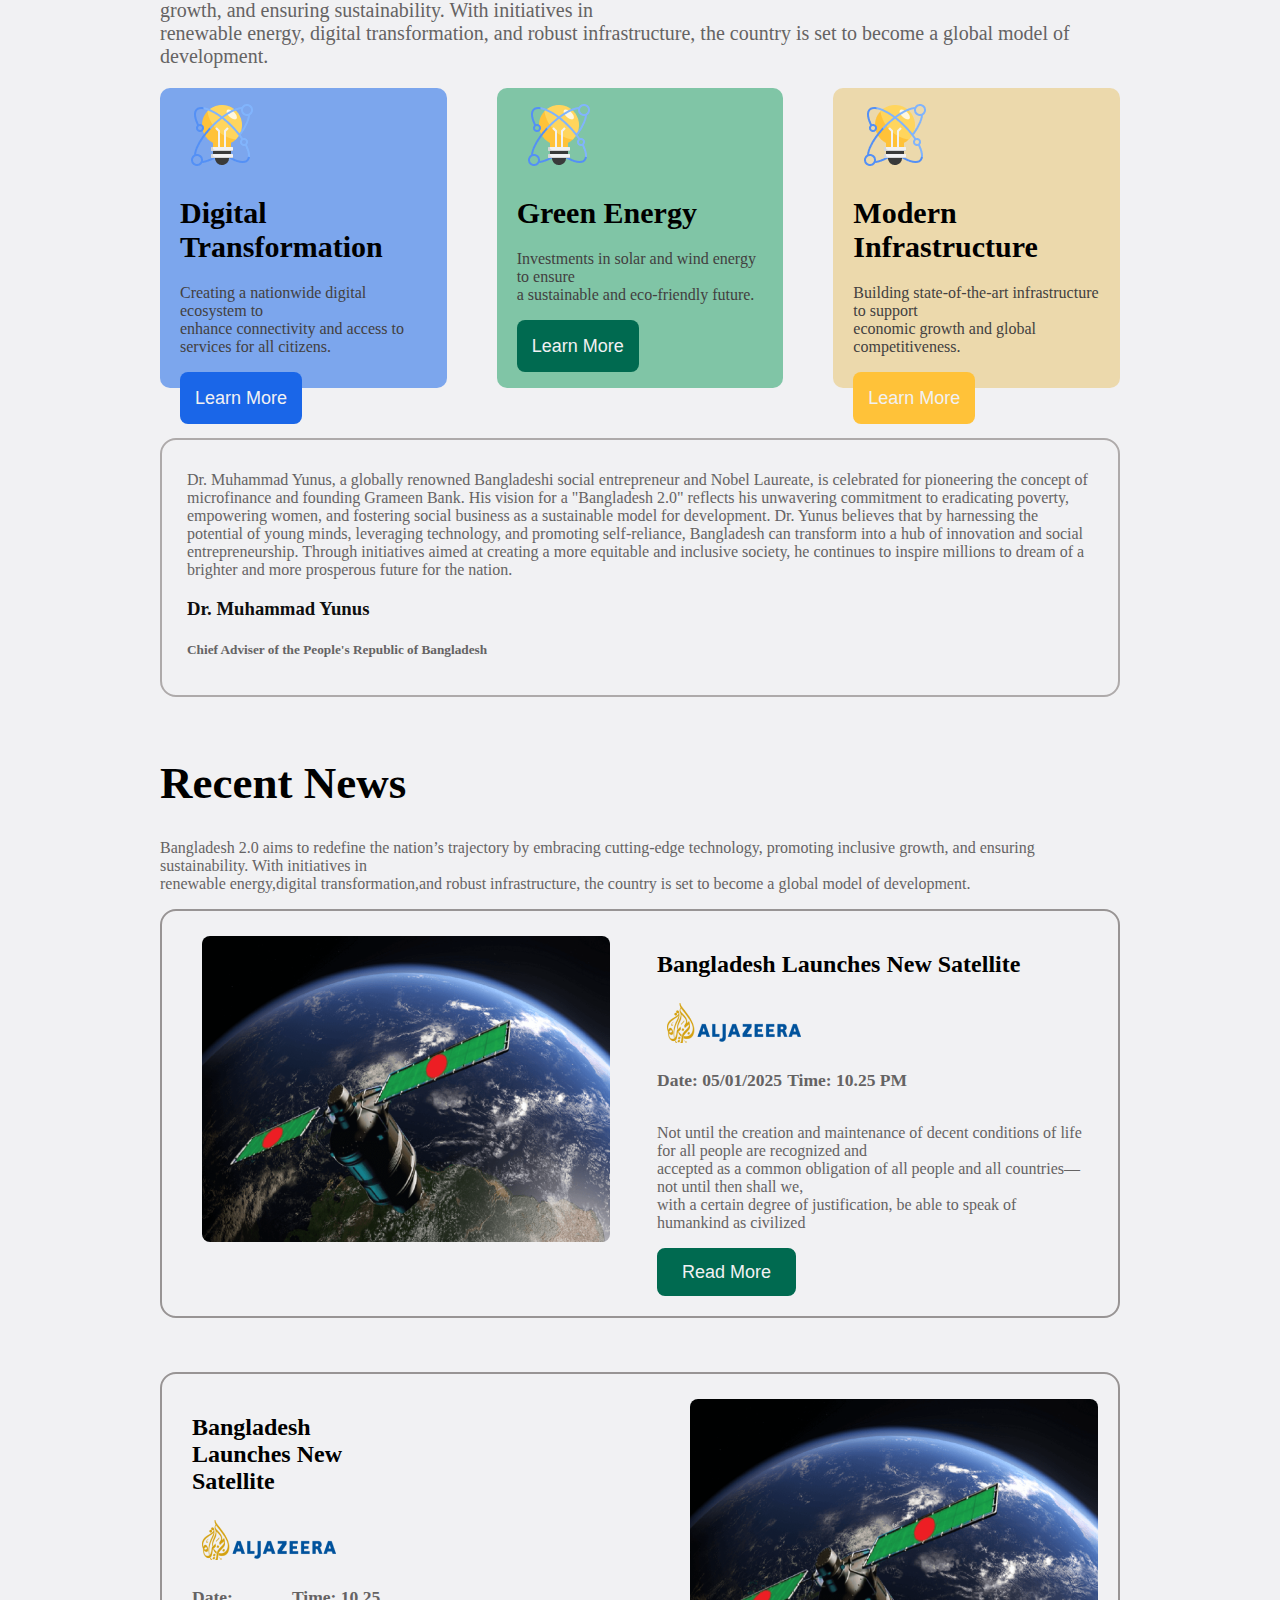
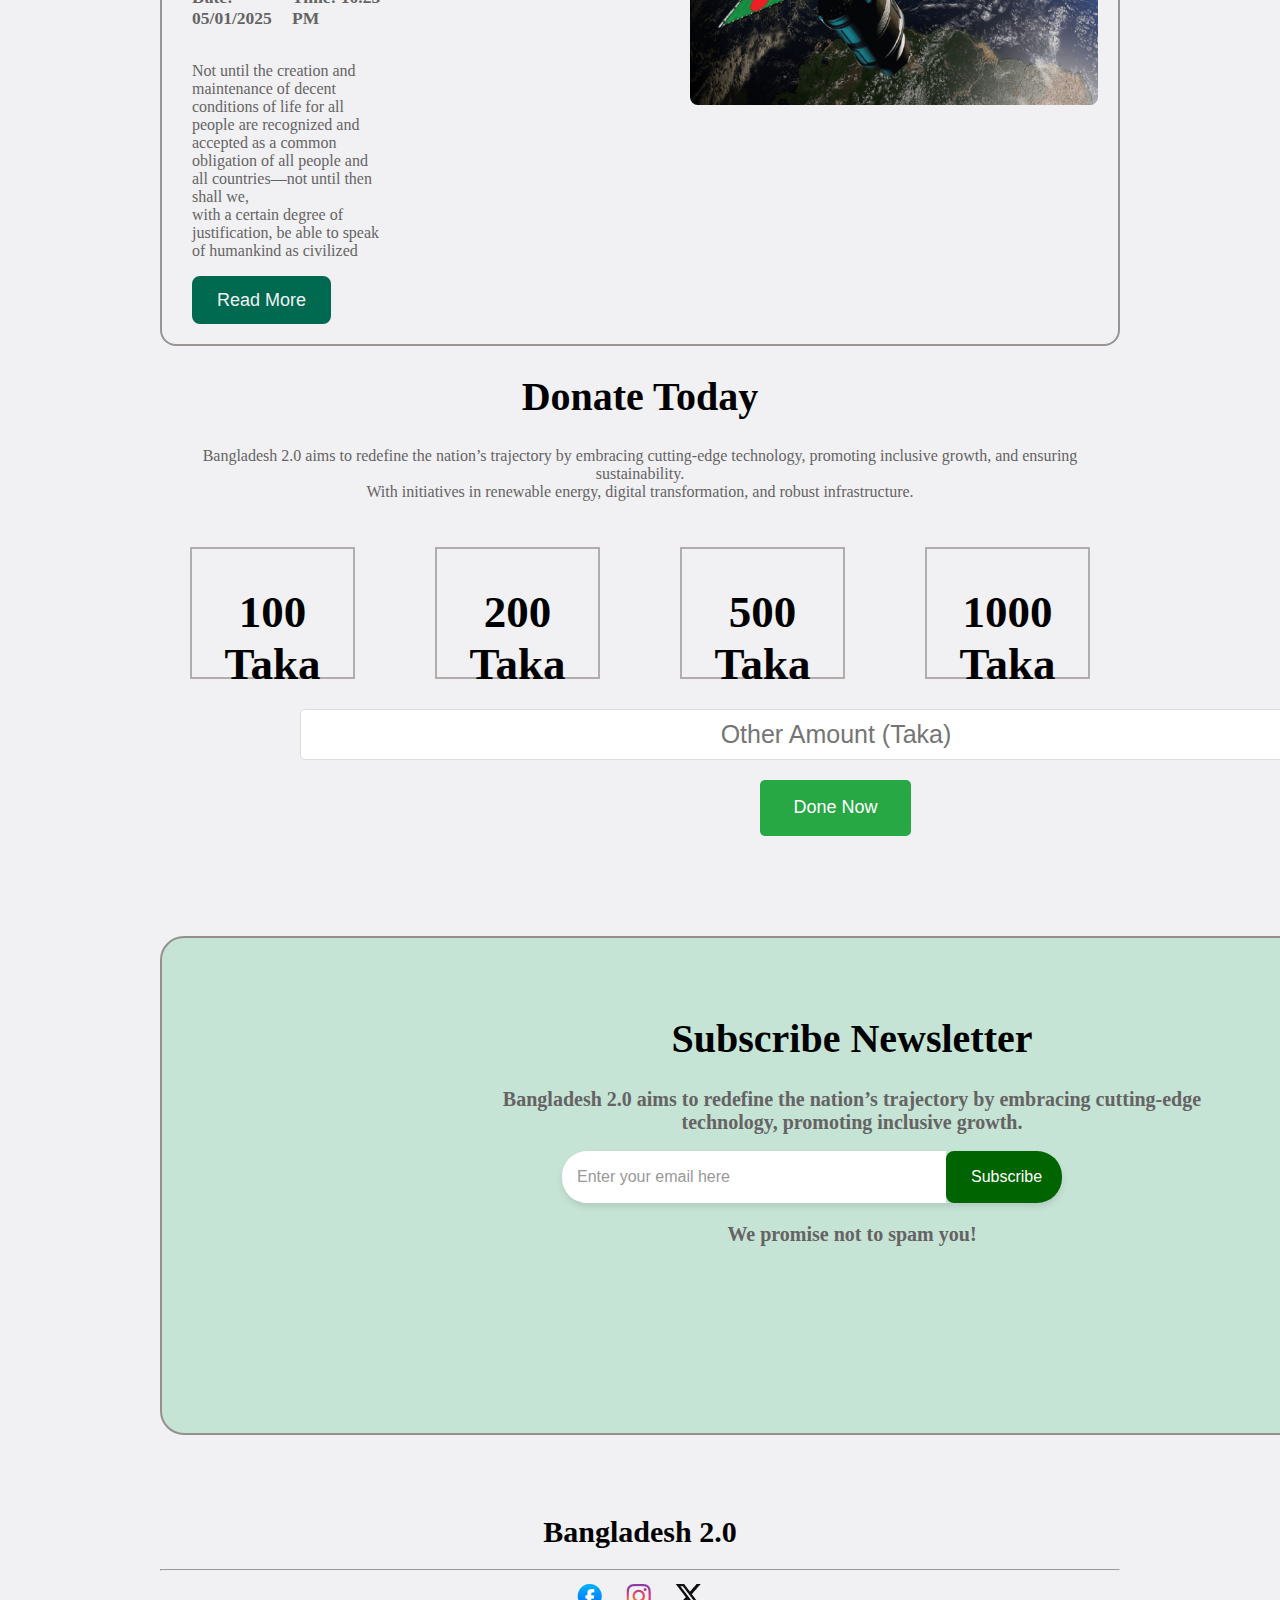
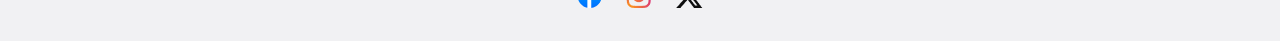
==== commit 0ea3606d: "design changed" ====
--- a/src/index.html
+++ b/src/index.html
@@ -274,6 +274,41 @@
             <button class="btn-primary-6">Done Now</button>
         </section>
 
+
+        <!-- subscribe section -->
+
+        <section>
+            <div class="subscribe-container">
+                <h1 class="subs-txt-1">Subscribe Newsletter</h1>
+                <h2 class="subs-txt-2">Bangladesh 2.0 aims to redefine the nation’s
+                    trajectory by embracing cutting-edge <br> technology, promoting inclusive growth.</h2>
+
+                <div class="input-btn">
+                    <input type="text" placeholder="Enter your email here">
+                    <button>Subscribe</button>
+                </div>
+
+                <h3 class="subs-txt-3">We promise not to spam you! </h3>
+
+            </div>
+        </section>
+
+        <!-- lst section -->
+        <section class="lst-sec">
+            <h1>Bangladesh 2.0</h1>
+
+            <hr>
+
+
+            <img src="/assets/facebook.png" alt="">
+            <img src="/assets/instagram.png" alt="">
+            <img src="/assets/x.png" alt="">
+
+        </section>
+
+
+
+
     </main>
 
     <footer>
--- a/src/style.css
+++ b/src/style.css
@@ -23,7 +23,7 @@
 
 button:hover {
     background-color: #bfe4c8;
-    transform: scale(1.5);
+    /* transform: scale(1.5); */
 }
 
 .bangla {
@@ -69,7 +69,7 @@
 
 .btn-primary:hover {
     background-color: #218838;
-    transform: scale(0.5);
+    /* transform: scale(0.5); */
 }
 
 /* pillars section */
@@ -102,7 +102,7 @@
 
 .pillars-child-1:hover {
     background-color: #d4edda;
-    transform: scale(0.5);
+    /* transform: scale(0.5); */
 }
 
 .pilrs-txt-3 {
@@ -141,7 +141,13 @@
     padding: 10px 20px;
     height: 280px;
     width: 535px;
-
+    transition: background-color 0.3s ease, transform 0.3s ease;
+
+}
+
+.vishion-child:hover {
+    background-color: #d4edda;
+    /* transform: scale(1.05); */
 }
 
 .vishion-text-2 {
@@ -168,6 +174,13 @@
     padding: 10px 20px;
     height: 280px;
     width: 535px;
+    transition: background-color 0.3s ease, transform 0.3s ease;
+}
+
+.vishion-child-2:hover {
+    background-color: #d4edda;
+    /* transform: scale(1.05); */
+
 }
 
 .btn-primary-3 {
@@ -186,6 +199,12 @@
     padding: 10px 20px;
     height: 280px;
     width: 535px;
+    transition: background-color 0.3s ease, transform 0.3s ease;
+}
+
+.vishion-child-3:hover {
+    background-color: #d4edda;
+    /* transform: scale(1.05); */
 }
 
 .btn-primary-4 {
@@ -260,6 +279,12 @@
 
 .img {
     border-radius: 8px;
+    transition: background-color 0.3s ease, transform 0.3s ease;
+}
+
+.img:hover {
+    background-color: #d4edda;
+    transform: scale(1.05);
 }
 
 .text-flex {
@@ -300,7 +325,15 @@
 
 .img-2 {
     border-radius: 8px;
-}
+    transition: background-color 0.3s ease, transform 0.3s ease;
+
+}
+
+.img-2:hover {
+    background-color: #d4edda;
+    transform: scale(1.05);
+}
+
 
 
 /* Donate Today section */
@@ -447,4 +480,89 @@
 .btn-primary-6:hover {
     background-color: #218838;
     transform: scale(1.05);
+}
+
+
+/* subscribe-section */
+
+.subscribe-container {
+    width: 1280px;
+    height: 395px;
+    border: 2px solid rgb(149, 143, 143);
+    border-radius: 24px;
+    background-color: #C6E4D6;
+    padding: 50px 50px;
+    text-align: center;
+}
+
+.subs-txt-1 {
+    font: bold;
+    font-size: 40px;
+}
+
+.subs-txt-2 {
+    font-size: 20px;
+    color: #656363;
+}
+
+.subs-txt-3 {
+    color: #656363;
+    font-size: 20px;
+    text-align: center;
+}
+
+.input-btn {
+    display: flex;
+    width: 500px;
+    max-width: 90%;
+    border-radius: 25px;
+    overflow: hidden;
+    box-shadow: 0 4px 6px rgba(0, 0, 0, 0.1);
+    margin-left: 350px;
+}
+
+
+.input-btn input {
+    flex: 1;
+    padding: 15px;
+    border: none;
+    outline: none;
+    font-size: 1rem;
+}
+
+.input-btn input::placeholder {
+    color: #999;
+}
+
+.input-btn button {
+    background-color: #006400;
+    /* Dark green */
+    color: #fff;
+    border: none;
+    padding: 15px 25px;
+    font-size: 1rem;
+    cursor: pointer;
+    transition: background-color 0.3s ease;
+}
+
+.input-btn button:hover {
+    background-color: #004d00;
+    /* Darker green on hover */
+}
+
+
+/* lst section */
+
+.lst-sec {
+    margin-top: 80px;
+    text-align: center;
+}
+
+h1 {
+    font-size: 30px;
+    font: bold;
+}
+
+img {
+    margin: 5px 10px;
 }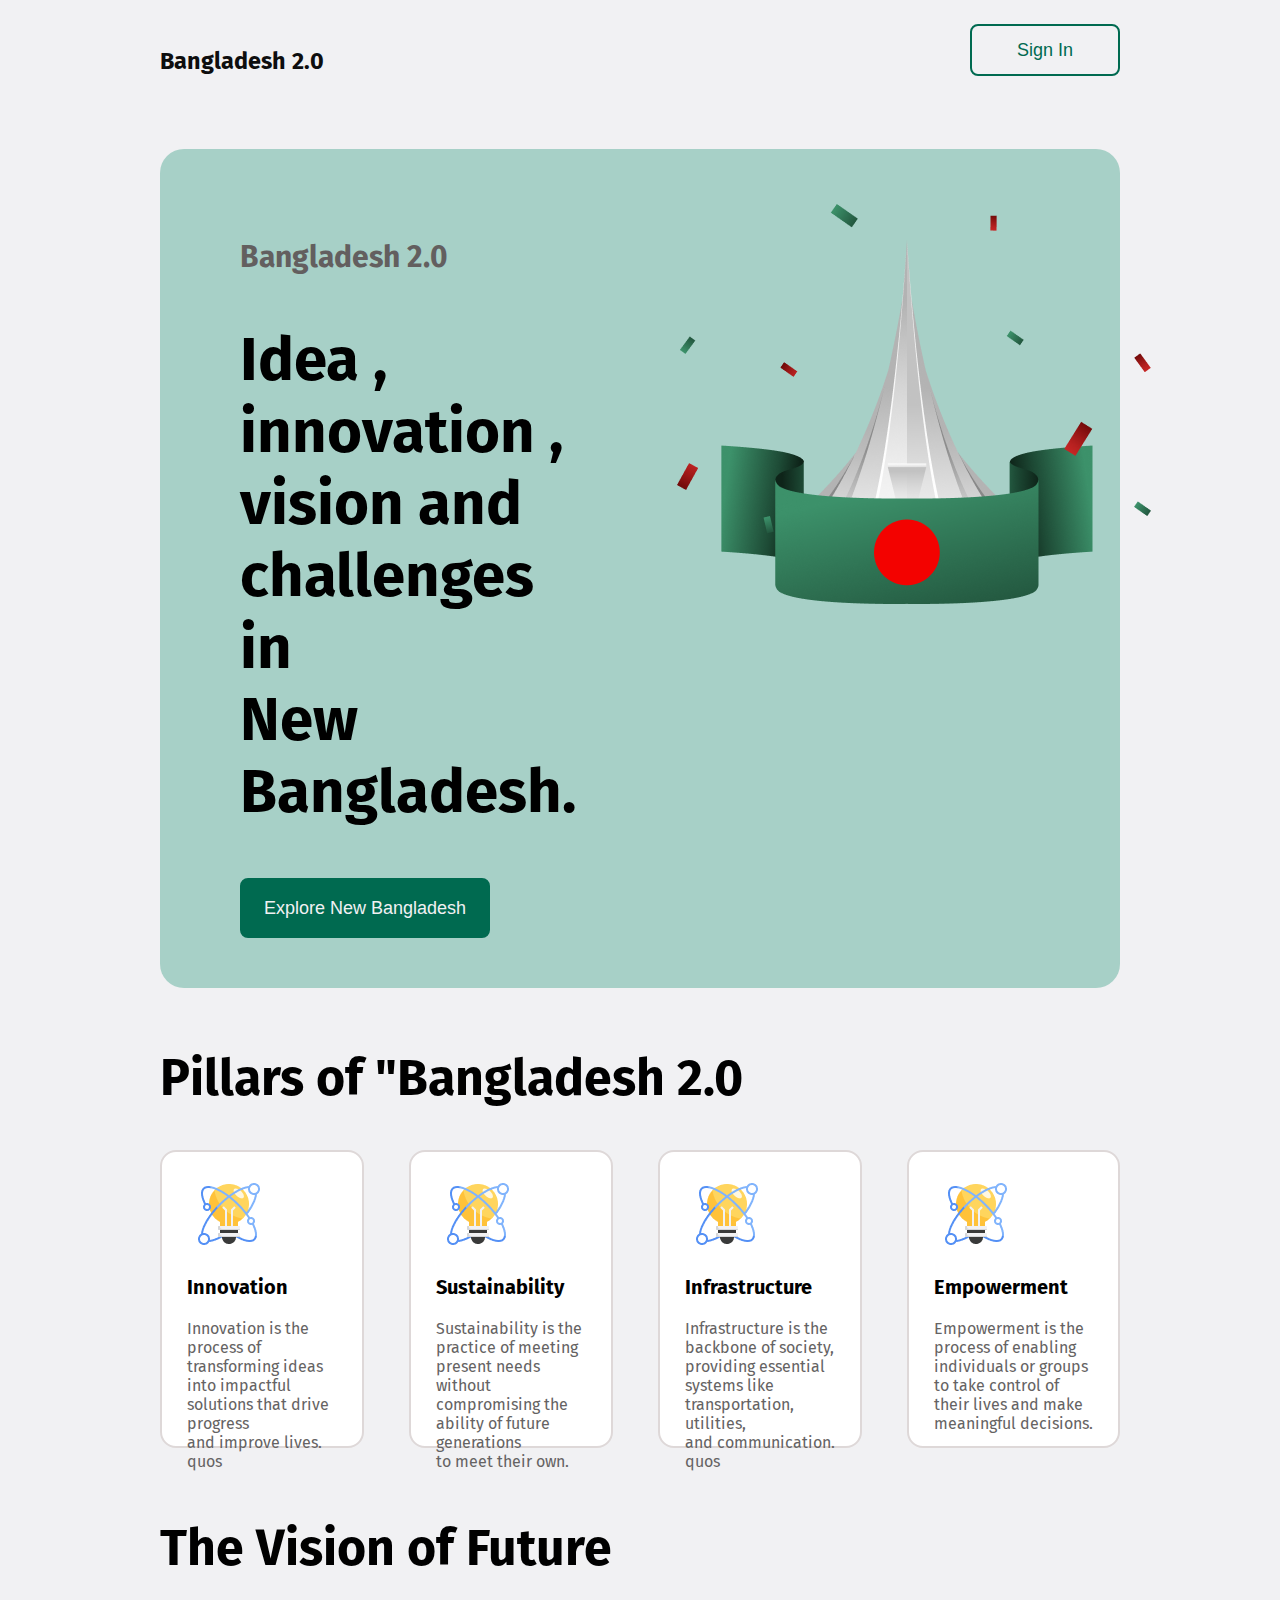
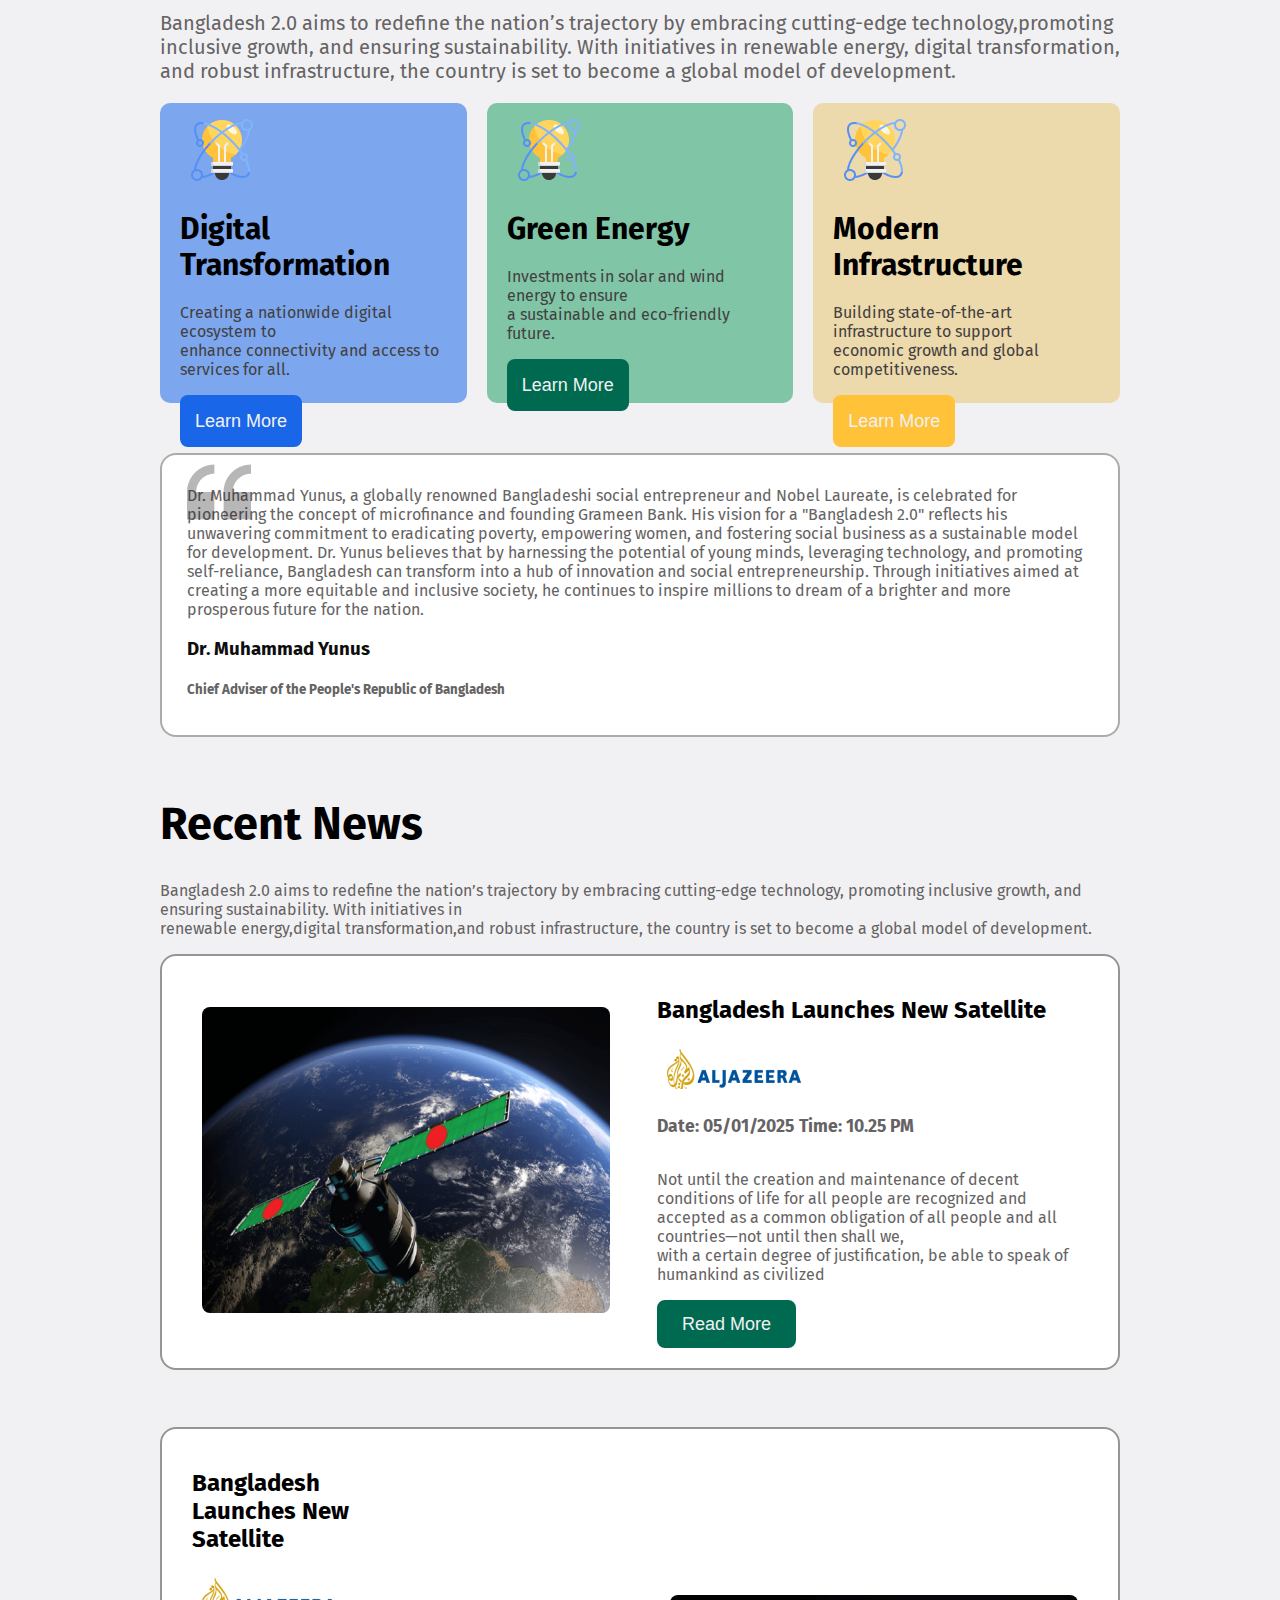
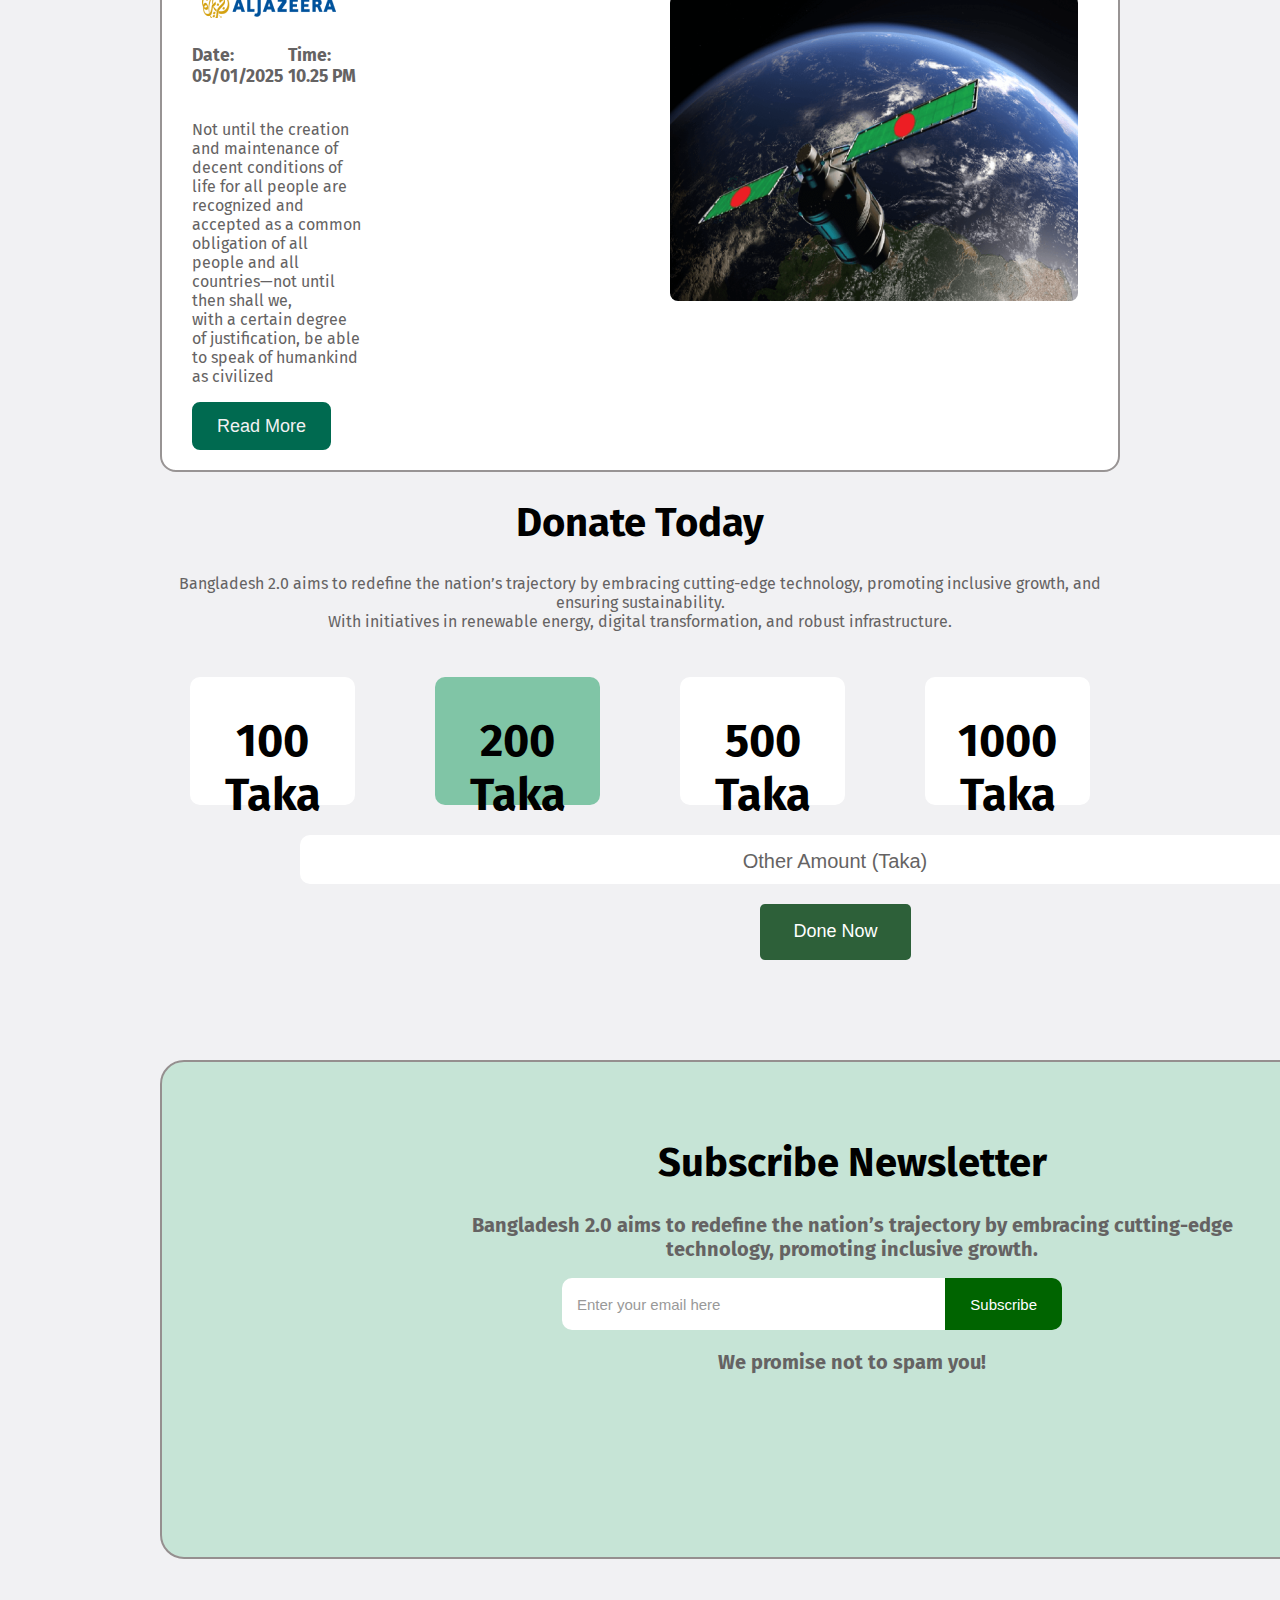
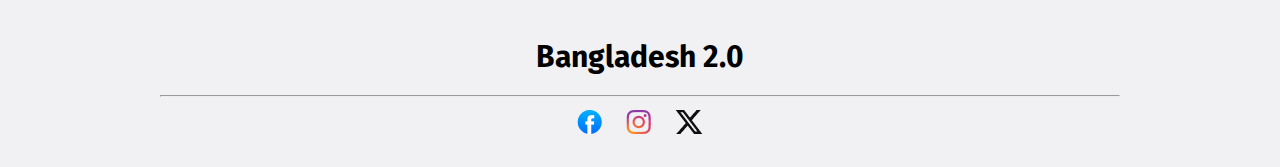
==== commit 7376ccb9: "done" ====
--- a/src/index.html
+++ b/src/index.html
@@ -57,37 +57,35 @@
                 <div class="pillars-child-1">
                     <img src="/assets/card-icon.png" alt="">
                     <h3 class="pilrs-txt-2">Innovation</h3>
-                    <p class="pilrs-txt-3">Dolor sit amet consectetur elit. <br>
-                        Facilis quas, ducimus labore sequi <br>
+                    <p class="pilrs-txt-3">Innovation is the process of transforming
+                        ideas into impactful solutions that drive progress and improve lives. <br>
                         quos </p>
                 </div>
 
 
                 <div class="pillars-child-1">
                     <img src="/assets/card-icon.png" alt="">
-                    <h3 class="pilrs-txt-2">Innovation</h3>
-                    <p class="pilrs-txt-3">Dolor sit amet consectetur elit. <br>
-                        Facilis quas, ducimus labore sequi <br>
+                    <h3 class="pilrs-txt-2">Sustainability</h3>
+                    <p class="pilrs-txt-3">Sustainability is the practice of meeting present needs without compromising
+                        the ability of future generations to meet their own. </p>
+                </div>
+
+
+
+                <div class="pillars-child-1">
+                    <img src="/assets/card-icon.png" alt="">
+                    <h3 class="pilrs-txt-2">Infrastructure</h3>
+                    <p class="pilrs-txt-3">Infrastructure is the backbone of society, providing
+                        essential systems like transportation, utilities, and communication. <br>
                         quos </p>
                 </div>
 
 
-
                 <div class="pillars-child-1">
                     <img src="/assets/card-icon.png" alt="">
-                    <h3 class="pilrs-txt-2">Innovation</h3>
-                    <p class="pilrs-txt-3">Dolor sit amet consectetur elit. <br>
-                        Facilis quas, ducimus labore sequi <br>
-                        quos </p>
-                </div>
-
-
-                <div class="pillars-child-1">
-                    <img src="/assets/card-icon.png" alt="">
-                    <h3 class="pilrs-txt-2">Innovation</h3>
-                    <p class="pilrs-txt-3">Dolor sit amet consectetur elit. <br>
-                        Facilis quas, ducimus labore sequi <br>
-                        quos </p>
+                    <h3 class="pilrs-txt-2">Empowerment</h3>
+                    <p class="pilrs-txt-3">Empowerment is the process of enabling individuals
+                        or groups to take control of their lives and make meaningful decisions.</p>
                 </div>
 
 
@@ -103,8 +101,7 @@
 
             <h1 class="vishon-text-1">The Vision of Future</h1>
             <p class="vishion-para">Bangladesh 2.0 aims to redefine the nation’s trajectory by embracing cutting-edge
-                technology,
-                promoting inclusive growth, and ensuring sustainability. With initiatives in <br>
+                technology,promoting inclusive growth, and ensuring sustainability. With initiatives in
                 renewable energy, digital transformation, and robust infrastructure, the country is set to become a
                 global model of development.
             </p>
@@ -114,7 +111,7 @@
                     <img src="/assets/card-icon.png" alt="">
                     <h1 class="vishion-text-2">Digital Transformation</h1>
                     <p class="vishion-text-3">Creating a nationwide digital ecosystem to <br>
-                        enhance connectivity and access to services for all citizens.</p>
+                        enhance connectivity and access to services for all.</p>
 
                     <button class="btn-primary-2">Learn More</button>
                 </div>
@@ -158,6 +155,8 @@
                     Bangladesh can transform into a hub of innovation and social entrepreneurship. Through initiatives
                     aimed at creating a more equitable and inclusive society, he continues to inspire millions to dream
                     of a brighter and more prosperous future for the nation.</p>
+
+                <img src="/assets/quote-bg.png" alt="">
                 <h3>Dr. Muhammad Yunus</h3>
                 <h5 class="bng-txt-2">Chief Adviser of the People's Republic of Bangladesh</h5>
             </div>
--- a/src/style.css
+++ b/src/style.css
@@ -1,6 +1,11 @@
+@import url('https://fonts.googleapis.com/css2?family=Anton&family=Fira+Sans:ital,wght@0,100;0,200;0,300;0,400;0,500;0,600;0,700;0,800;0,900;1,100;1,200;1,300;1,400;1,500;1,600;1,700;1,800;1,900&family=Open+Sans:ital,wght@0,300..800;1,300..800&family=Poppins:ital,wght@0,100;0,200;0,300;0,400;0,500;0,600;0,700;0,800;0,900;1,100;1,200;1,300;1,400;1,500;1,600;1,700;1,800;1,900&display=swap');
+
+
+
 body {
     margin: 24px 160px;
     background-color: #F1F1F3;
+    font-family: "Fira Sans", serif;
 }
 
 .nav {
@@ -9,7 +14,7 @@
 }
 
 button {
-    width: 116px;
+    width: 150px;
     height: 52px;
     color: #006A50;
     text-align: center;
@@ -40,7 +45,7 @@
     display: flex;
     justify-content: space-between;
     gap: 90px;
-    margin-top: 100px;
+    margin-top: 50px;
     background-color: #a7d0c7;
     border-radius: 24px;
     padding: 50px 80px;
@@ -59,17 +64,19 @@
 }
 
 .btn-primary {
-    width: 220px;
+    width: 250px;
     height: 60px;
     background-color: #006A50;
     color: #F1F1F3;
+    cursor: pointer;
     transition: background-color 0.2s ease, transform 0.2s ease;
 
 }
 
 .btn-primary:hover {
     background-color: #218838;
-    /* transform: scale(0.5); */
+    border: none;
+
 }
 
 /* pillars section */
@@ -85,7 +92,11 @@
 
 .piller-text-1 {
     font: bold;
-    font-size: 40px;
+    font-size: 50px;
+}
+
+.pilrs-txt-2 {
+    font-size: 20px;
 }
 
 .pillars-child-1 {
@@ -94,7 +105,7 @@
     padding: 25px 25px;
     border: 2px solid rgb(222, 216, 216);
     border-radius: 16px;
-    background-color: #F1F1F3;
+    background-color: white;
     color: black;
     transition: background-color 0.3s ease, transform 0.3s ease;
 
@@ -113,11 +124,11 @@
 /* vishion section */
 
 .vishion {
-    margin-top: 50px;
+    margin-top: 70px;
 }
 
 .vishon-text-1 {
-    font-size: 40px;
+    font-size: 50px;
     font: bold;
 }
 
@@ -128,12 +139,14 @@
 }
 
 .vishion-parents {
-    display: flex;
-    gap: 50px;
-}
-
-
-
+
+    display: flex;
+    gap: 20px;
+    justify-content: space-around;
+    align-items: center;
+
+
+}
 
 .vishion-child {
     background-color: #7ca6ed;
@@ -141,13 +154,7 @@
     padding: 10px 20px;
     height: 280px;
     width: 535px;
-    transition: background-color 0.3s ease, transform 0.3s ease;
-
-}
-
-.vishion-child:hover {
-    background-color: #d4edda;
-    /* transform: scale(1.05); */
+
 }
 
 .vishion-text-2 {
@@ -168,18 +175,16 @@
     border-radius: 8px;
 }
 
+.btn-primary-2:hover {
+    color: #0E0E0E;
+}
+
 .vishion-child-2 {
     background-color: #80c5a6;
     border-radius: 10px;
     padding: 10px 20px;
     height: 280px;
     width: 535px;
-    transition: background-color 0.3s ease, transform 0.3s ease;
-}
-
-.vishion-child-2:hover {
-    background-color: #d4edda;
-    /* transform: scale(1.05); */
 
 }
 
@@ -193,19 +198,23 @@
     background-color: #006A50;
 }
 
+.btn-primary-3:hover {
+    color: #0E0E0E;
+}
+
+
+
+
 .vishion-child-3 {
     background-color: #ecd9ac;
     border-radius: 10px;
     padding: 10px 20px;
     height: 280px;
     width: 535px;
-    transition: background-color 0.3s ease, transform 0.3s ease;
-}
-
-.vishion-child-3:hover {
-    background-color: #d4edda;
-    /* transform: scale(1.05); */
-}
+}
+
+
+
 
 .btn-primary-4 {
     width: 122px;
@@ -218,15 +227,26 @@
 
 }
 
+.btn-primary-4:hover {
+    color: #0E0E0E;
+}
+
 /* bangladesh 2.0 dr.yunus */
 
 .bng-2 {
     border: 2px solid rgb(174, 170, 170);
     border-radius: 16px;
-    background-color: #F1F1F3;
+    background-color: white;
     color: #0E0E0E;
     margin-top: 50px;
     padding: 15px 25px;
+    position: relative;
+}
+
+.bng-2 img {
+    position: absolute;
+    top: 0px;
+    left: 15px;
 }
 
 .bng-txt-3 {
@@ -268,11 +288,11 @@
 }
 
 .recent-news-parent {
-    background-color: #F1F1F3;
+    background-color: white;
     border-radius: 16px;
     border: 2px solid rgb(152, 148, 148);
     display: flex;
-    /* justify-content: space-around; */
+    align-items: center;
     gap: 37px;
     padding: 20px 30px;
 }
@@ -306,19 +326,23 @@
     color: #F1F1F3;
 }
 
+.btn-primary-5:hover {
+    color: #0E0E0E;
+}
+
 
 /* recent news-2 */
 
 .recent-news-parent-2 {
-    background-color: #F1F1F3;
+    background-color: white;
     border-radius: 16px;
     border: 2px solid rgb(152, 148, 148);
     display: flex;
-    /* justify-content: space-around; */
+    align-items: center;
     gap: 297px;
     padding-top: 20px;
     padding-left: 30px;
-    padding-right: 10px;
+    padding-right: 30px;
     padding-bottom: 20px;
 
 }
@@ -363,8 +387,9 @@
 
 .Donate-child-1 {
     font-size: 30px;
-    background-color: #F1F1F3;
-    border: 2px solid rgb(178, 172, 172);
+    background-color: white;
+    border-radius: 10px;
+    box-shadow: #656363;
     width: 240px;
     height: 128px;
     text-align: center;
@@ -382,8 +407,9 @@
 
 .Donate-child-2 {
     font-size: 30px;
-    background-color: #F1F1F3;
-    border: 2px solid rgb(178, 172, 172);
+    background-color: #80c5a6;
+    border-radius: 10px;
+    box-shadow: #656363;
     width: 240px;
     height: 128px;
     text-align: center;
@@ -392,20 +418,11 @@
 
 }
 
-.Donate-child-2:hover {
-    background-color: #d4edda;
-    transform: scale(1.05);
-
-}
-
-/* .Donate-child-2.active {
-    background-color: #6bdc85;
-} */
-
 .Donate-child-3 {
     font-size: 30px;
-    background-color: #F1F1F3;
-    border: 2px solid rgb(178, 172, 172);
+    background-color: white;
+    border-radius: 10px;
+    box-shadow: #656363;
     width: 240px;
     height: 128px;
     text-align: center;
@@ -421,8 +438,9 @@
 
 .Donate-child-4 {
     font-size: 30px;
-    background-color: #F1F1F3;
-    border: 2px solid rgb(178, 172, 172);
+    background-color: white;
+    border-radius: 10px;
+    box-shadow: #656363;
     width: 240px;
     height: 128px;
     text-align: center;
@@ -450,16 +468,22 @@
 .input-txt {
     margin-bottom: 20px;
     margin-left: 140px;
-    /* margin-right: 40px; */
 }
 
 .input-txt input {
     width: 1050px;
     padding: 10px;
-    border: 1px solid #ddd;
-    border-radius: 5px;
+    border: none;
+    box-shadow: #656363;
+    background-color: white;
+    border-radius: 10px;
     font-size: 25px;
     text-align: center;
+}
+
+.input-txt ::placeholder {
+    color: #656363;
+    font-size: 20px;
 }
 
 .btn-primary-6 {
@@ -470,7 +494,7 @@
     padding: 12px 25px;
     font-size: 10pxpx;
     color: #fff;
-    background-color: #28a745;
+    background-color: #2d6039;
     border: none;
     border-radius: 5px;
     cursor: pointer;
@@ -515,19 +539,23 @@
     display: flex;
     width: 500px;
     max-width: 90%;
-    border-radius: 25px;
+    border-radius: 10px;
     overflow: hidden;
-    box-shadow: 0 4px 6px rgba(0, 0, 0, 0.1);
+    box-shadow: #656363;
     margin-left: 350px;
 }
 
 
 .input-btn input {
-    flex: 1;
+    width: 600px;
     padding: 15px;
     border: none;
+    font-size: 15px;
+}
+
+.input-btn input:focus {
     outline: none;
-    font-size: 1rem;
+    border: none;
 }
 
 .input-btn input::placeholder {
@@ -536,18 +564,20 @@
 
 .input-btn button {
     background-color: #006400;
-    /* Dark green */
+    border-top-left-radius: 0;
+    border-bottom-left-radius: 0;
     color: #fff;
     border: none;
     padding: 15px 25px;
-    font-size: 1rem;
+    font-size: 15px;
     cursor: pointer;
     transition: background-color 0.3s ease;
 }
 
 .input-btn button:hover {
-    background-color: #004d00;
-    /* Darker green on hover */
+    background-color: #006A50;
+    color: #F1F1F3;
+
 }
 
 
